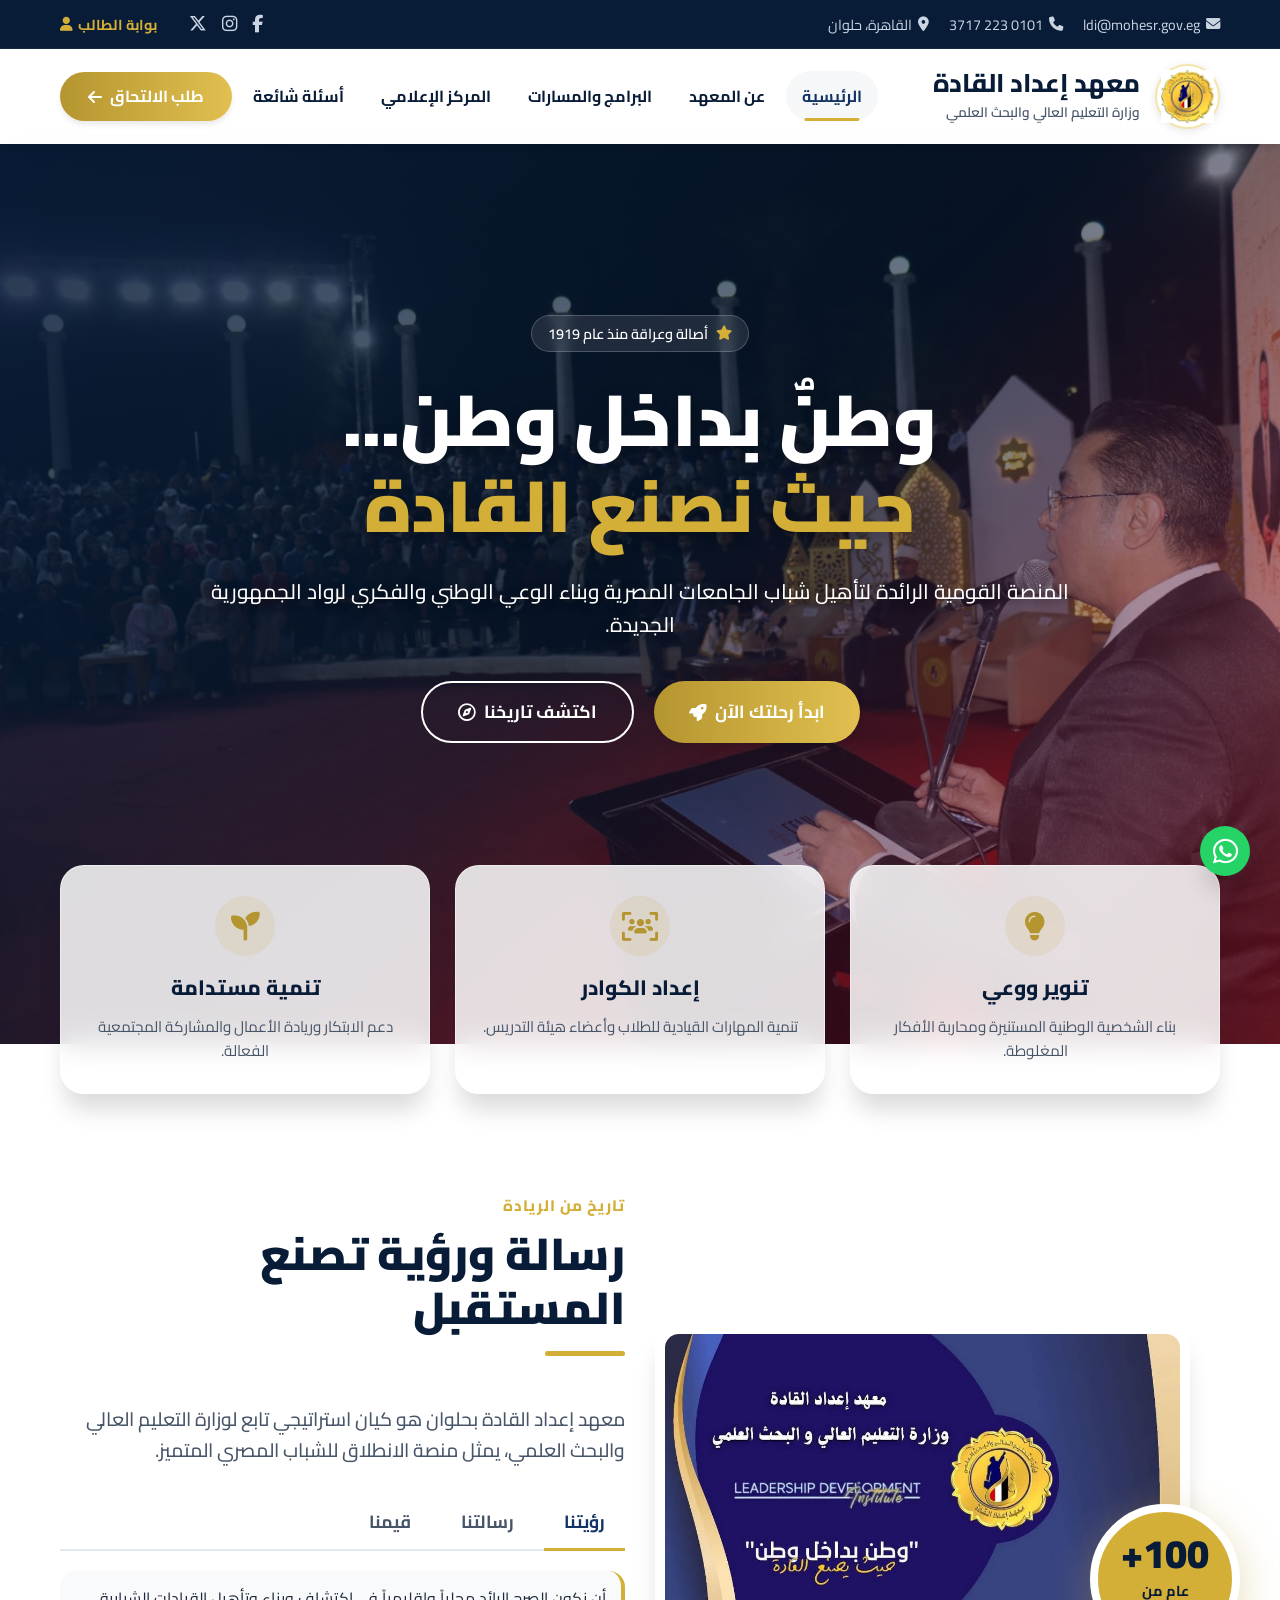
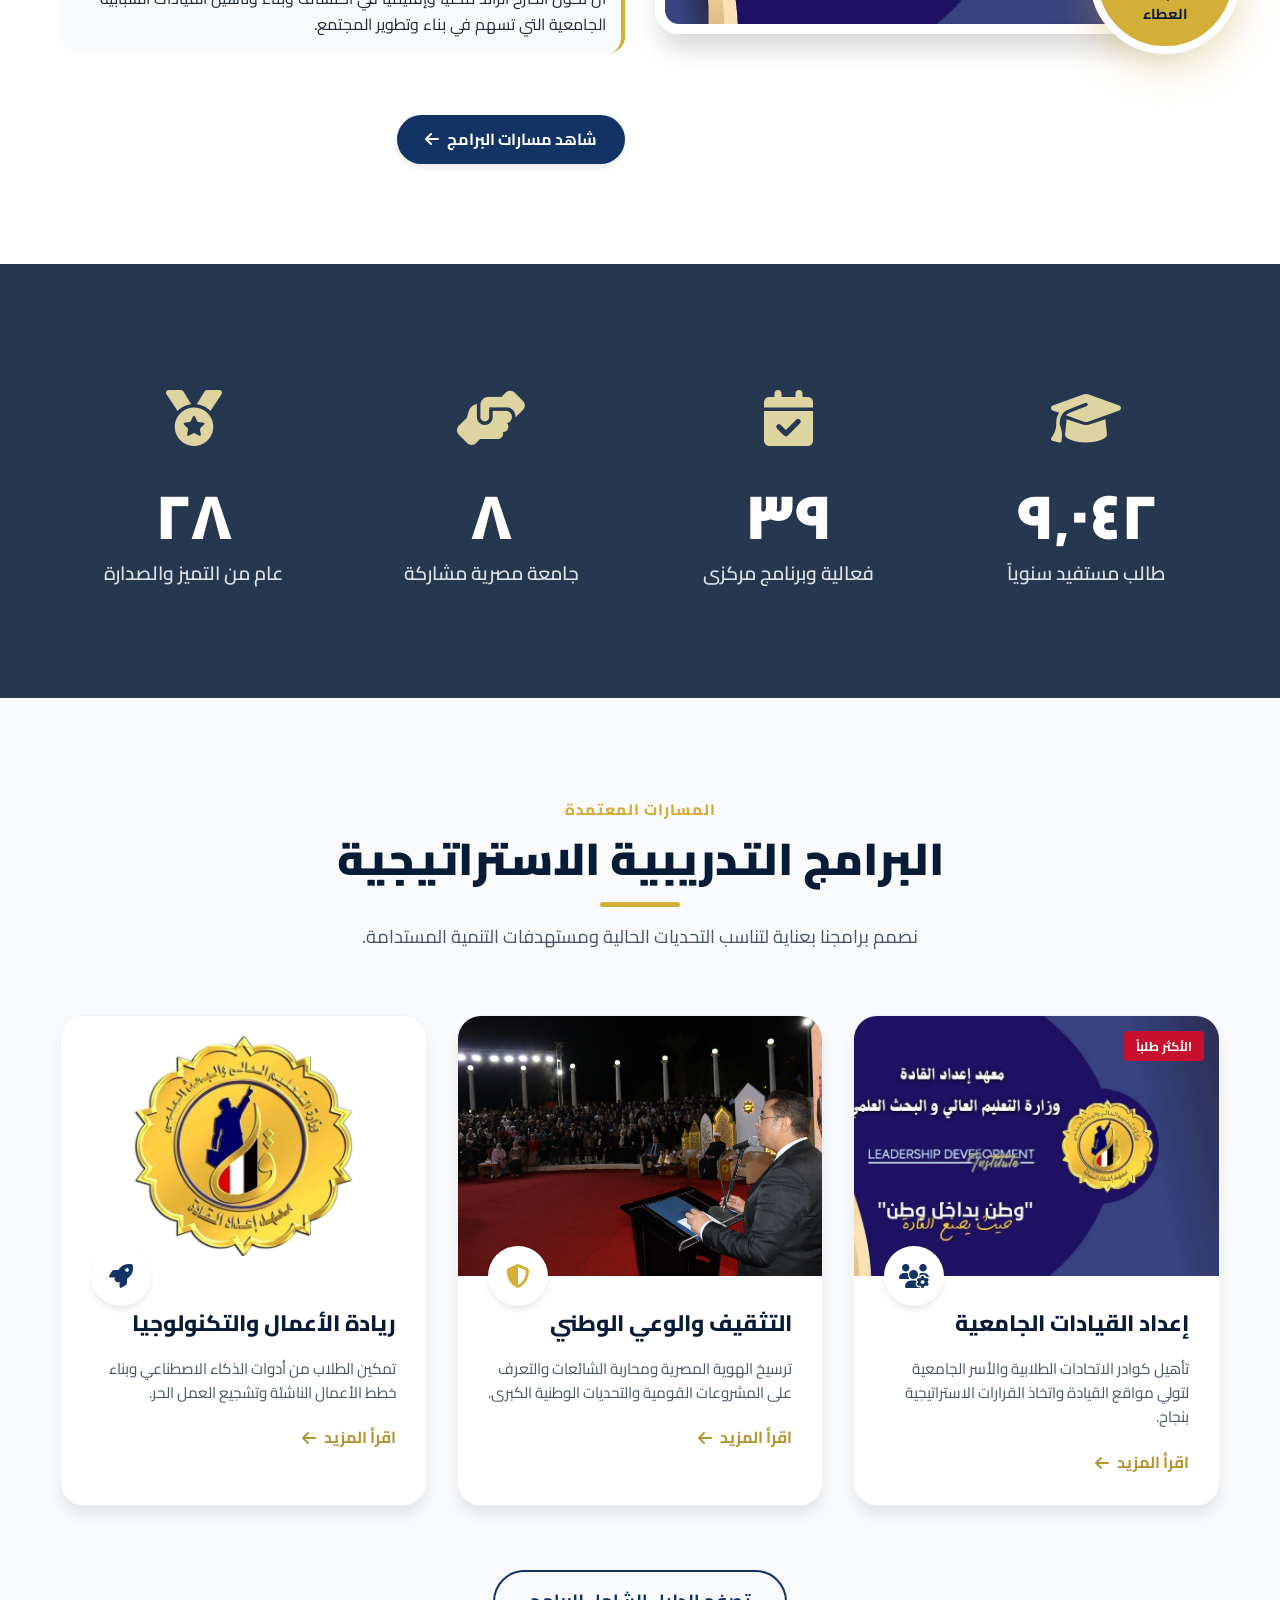
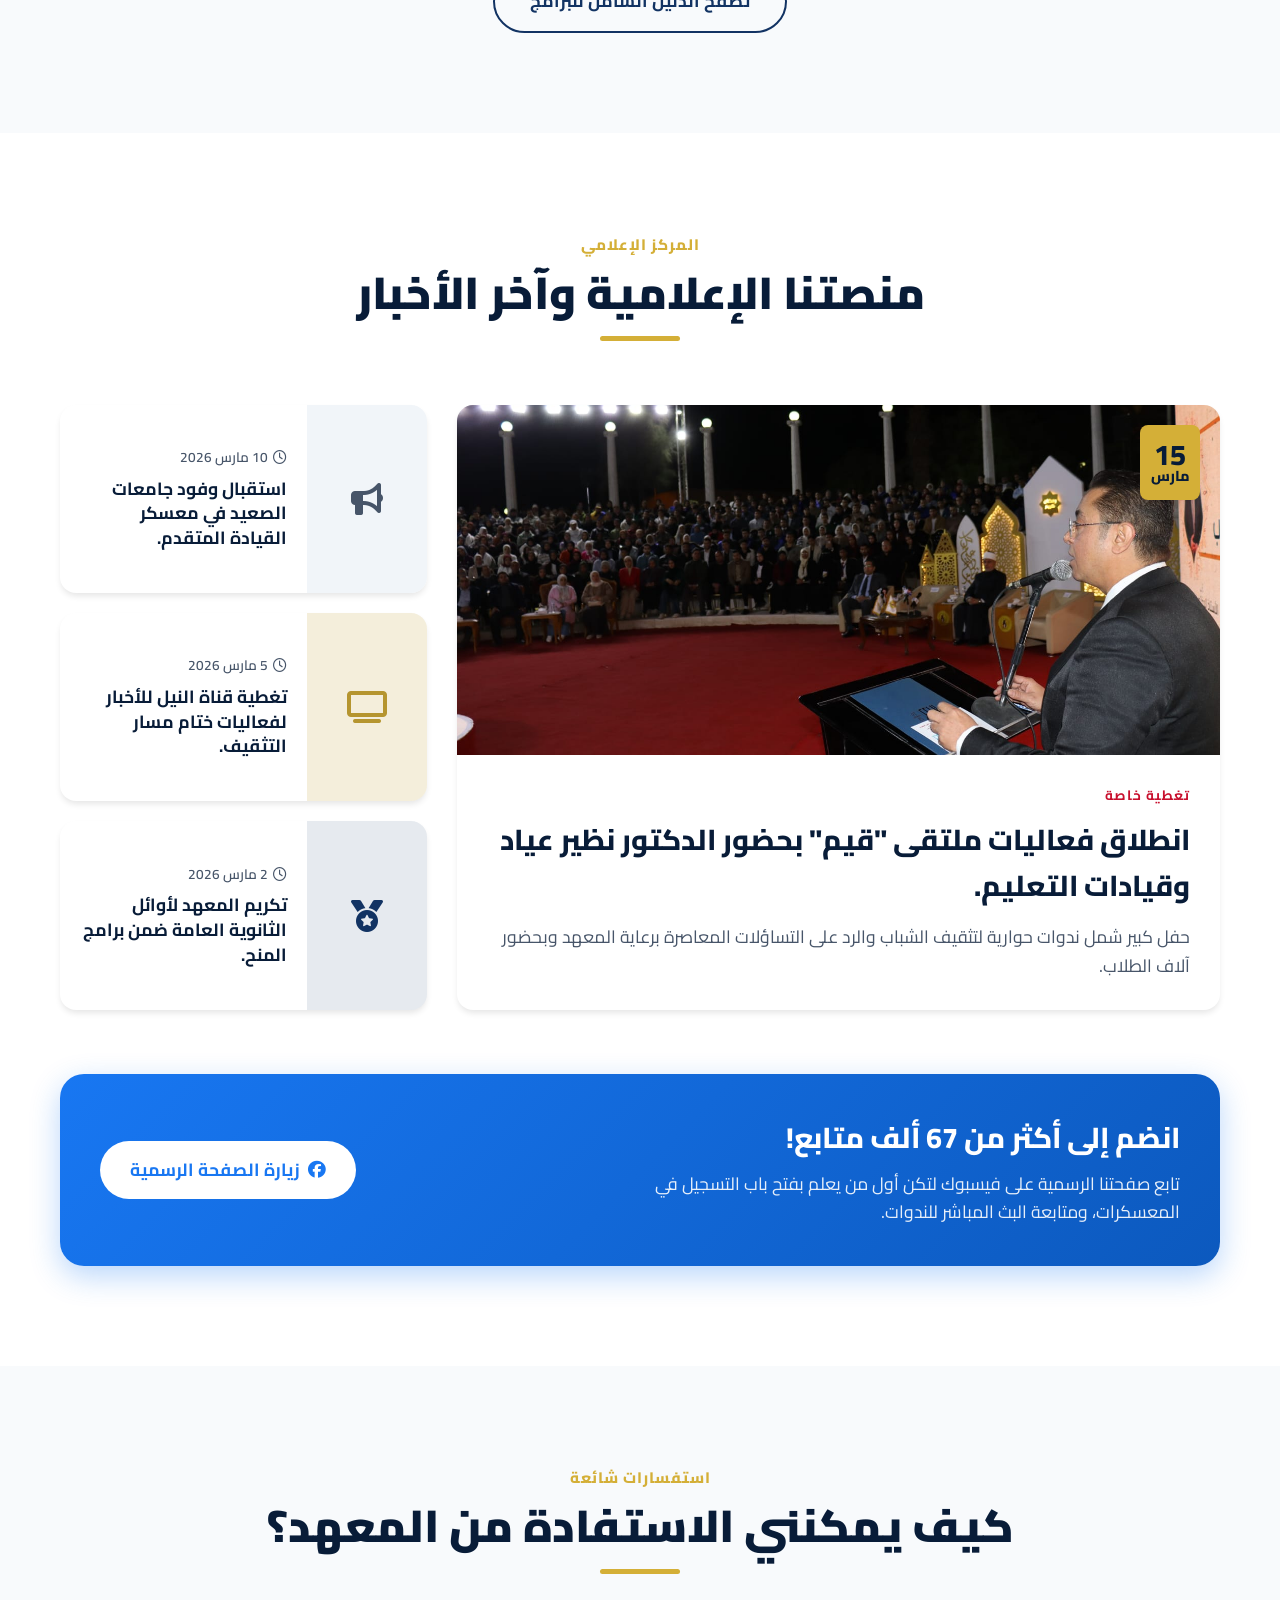
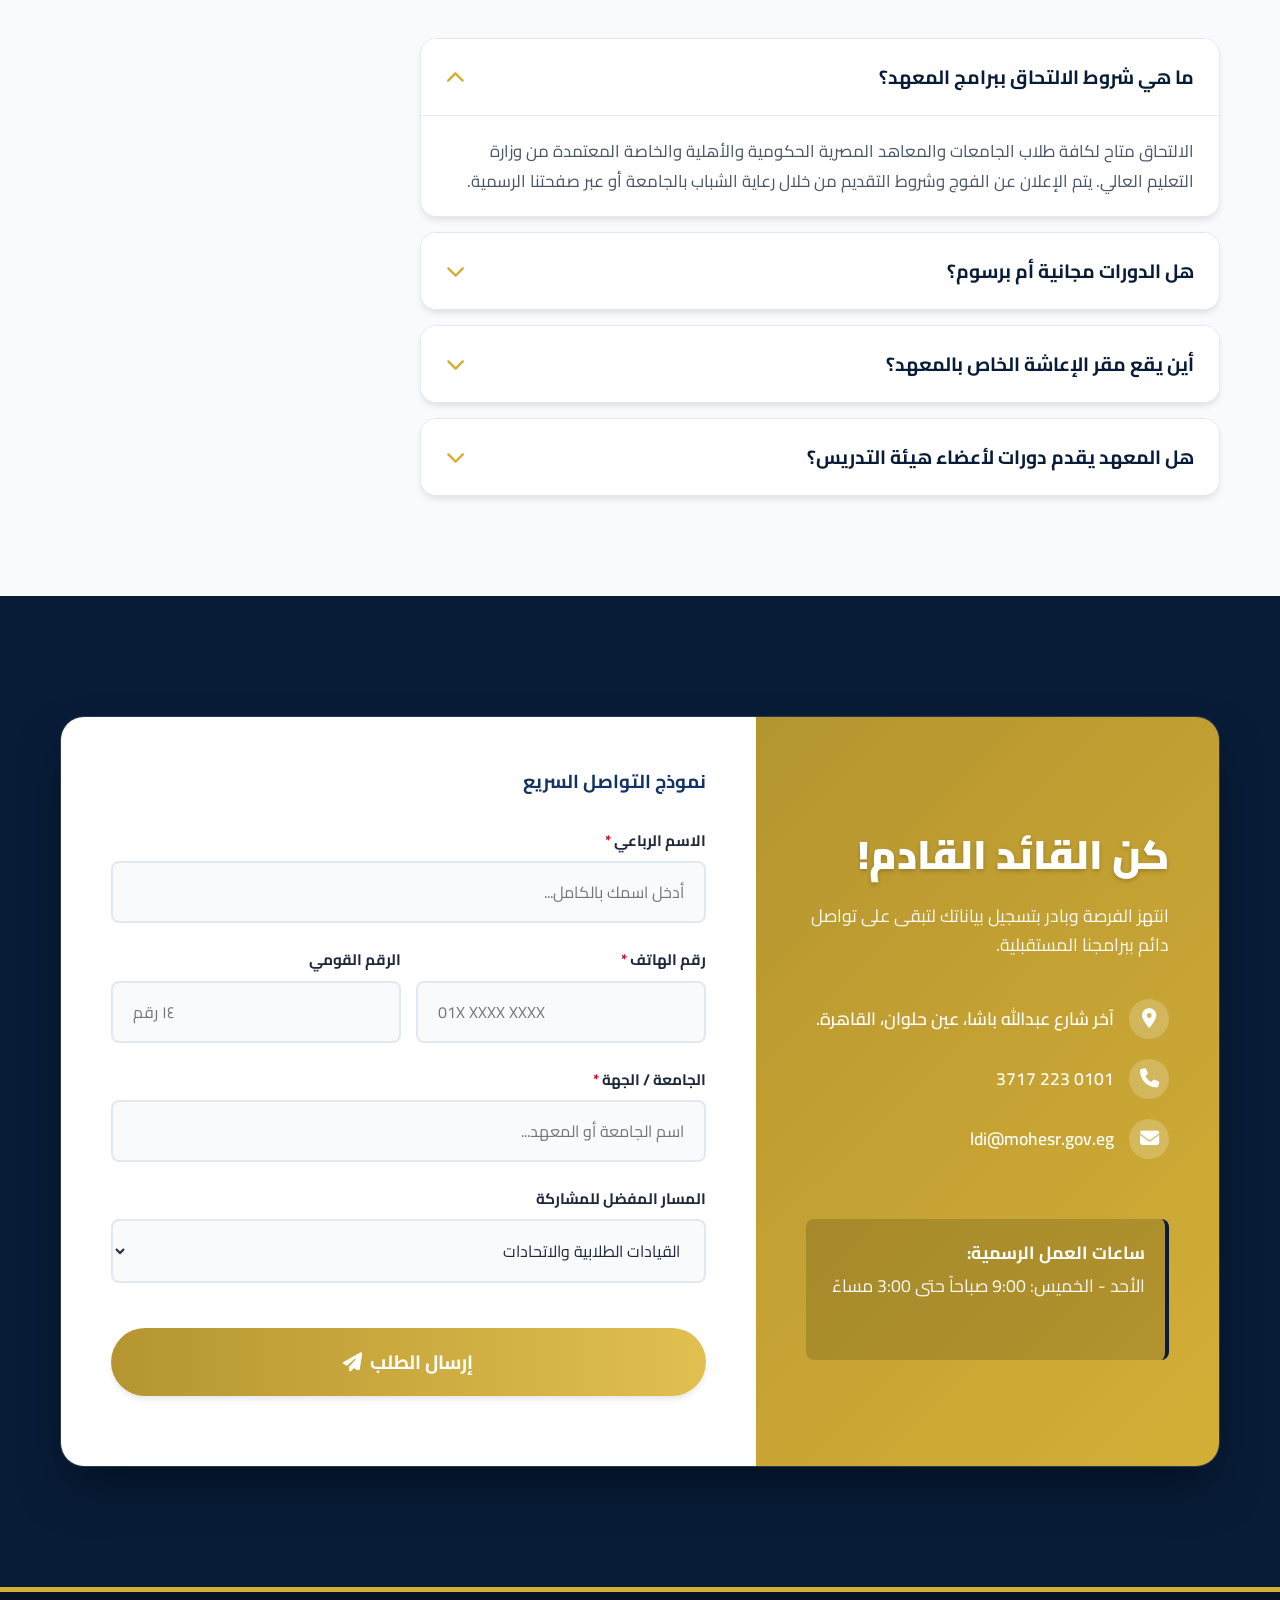
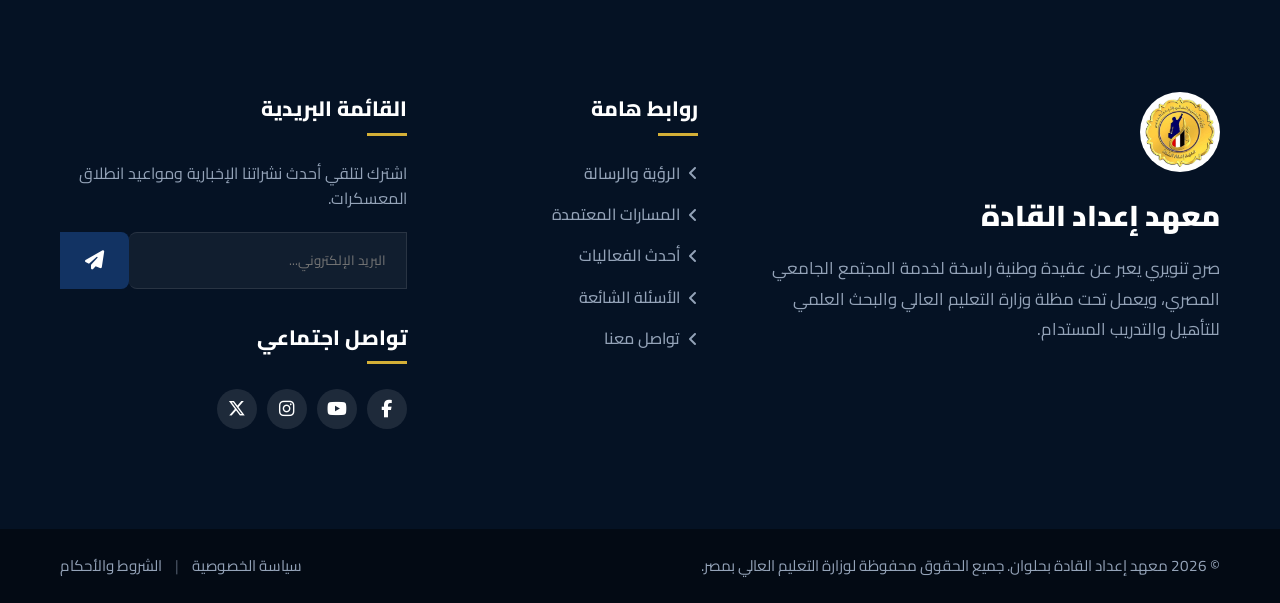
==== index.html @ 9d0cc3c3 "Add full project - معهد إعداد القادة بحلوان Made-with: Cursor" ====
<!DOCTYPE html>
<html lang="ar" dir="rtl">
<head>
    <meta charset="UTF-8">
    <meta name="viewport" content="width=device-width, initial-scale=1.0, viewport-fit=cover">
    <meta name="theme-color" content="#081c38">

    <!-- ===== Primary SEO ===== -->
    <title>معهد إعداد القادة بحلوان | Leadership Development Institute</title>
    <meta name="description" content="معهد إعداد القادة بحلوان — مؤسسة رائدة تتبع وزارة التعليم العالي والبحث العلمي لحياتك القيادية. تأسس عام 1919.">
    <meta name="keywords" content="معهد إعداد القادة, حلوان, وزارة التعليم العالي, برامج قيادية, ملتقى قيم, شباب الجامعات, مصر">
    <meta name="author" content="معهد إعداد القادة بحلوان">
    <meta name="robots" content="index, follow">

    <!-- ===== Open Graph & Twitter ===== -->
    <meta property="og:type" content="website">
    <meta property="og:title" content="معهد إعداد القادة بحلوان | الصفحة الرسمية">
    <meta property="og:description" content="منذ عام 1919، نعمل على إعداد وتأهيل الكوادر القيادية الشبابية. وطن بداخل وطن!">
    <meta property="og:image" content="505221281_1123703293119814_6353775349319739880_n.jpg">
    <meta name="twitter:card" content="summary_large_image">

    <!-- ===== Performance Connects ===== -->
    <link rel="preconnect" href="https://fonts.googleapis.com">
    <link rel="preconnect" href="https://fonts.gstatic.com" crossorigin>
    <link rel="preconnect" href="https://cdnjs.cloudflare.com">

    <!-- ===== Fonts ===== -->
    <link href="https://fonts.googleapis.com/css2?family=Cairo:wght@400;500;600;700;800;900&family=Tajawal:wght@400;500;700;800;900&display=swap" rel="stylesheet">

    <!-- ===== Font Awesome ===== -->
    <link rel="stylesheet" href="https://cdnjs.cloudflare.com/ajax/libs/font-awesome/6.4.0/css/all.min.css" media="print" onload="this.media='all'">
    <noscript><link rel="stylesheet" href="https://cdnjs.cloudflare.com/ajax/libs/font-awesome/6.4.0/css/all.min.css"></noscript>

    <!-- ===== Custom CSS ===== -->
    <link rel="stylesheet" href="css/style.css">
</head>
<body class="loading-state">

    <!-- Page Loader -->
    <div class="loader-wrapper" id="loader">
        <div class="loader-content">
            <img src="505221281_1123703293119814_6353775349319739880_n.jpg" alt="شعار المعهد" class="loader-logo">
            <div class="loader-spinner"></div>
        </div>
    </div>

    <!-- Topbar -->
    <div class="topbar">
        <div class="container topbar-container">
            <div class="topbar-right">
                <a href="mailto:ldi@mohesr.gov.eg"><i class="fa-solid fa-envelope"></i> ldi@mohesr.gov.eg</a>
                <a href="tel:01012233717"><i class="fa-solid fa-phone"></i> 0101 223 3717</a>
                <span class="topbar-location"><i class="fa-solid fa-location-dot"></i> القاهرة، حلوان</span>
            </div>
            <div class="topbar-left">
                <div class="topbar-social">
                    <a href="https://www.facebook.com/Helwan.leaders/" target="_blank" aria-label="Facebook"><i class="fa-brands fa-facebook-f"></i></a>
                    <a href="https://www.instagram.com/kada_leadershipdinstitute" target="_blank" aria-label="Instagram"><i class="fa-brands fa-instagram"></i></a>
                    <a href="https://twitter.com/kada_leadership" target="_blank" aria-label="Twitter"><i class="fa-brands fa-x-twitter"></i></a>
                </div>
                <a href="#registration" class="topbar-btn">بوابة الطالب <i class="fa-solid fa-user"></i></a>
            </div>
        </div>
    </div>

    <!-- Header Navigation -->
    <header class="header" id="header">
        <div class="container navbar">
            <a href="#" class="logo-link">
                <div class="logo-img-wrapper">
                    <img src="505221281_1123703293119814_6353775349319739880_n.jpg" alt="معهد إعداد القادة" class="main-logo-img">
                </div>
                <div class="logo-text-block">
                    <h1 class="logo-title">معهد إعداد القادة</h1>
                    <span class="logo-subtitle">وزارة التعليم العالي والبحث العلمي</span>
                </div>
            </a>
            
            <button class="mobile-menu-btn" id="mobileMenuBtn" aria-expanded="false" aria-label="القائمة">
                <i class="fa-solid fa-bars"></i>
            </button>

            <nav class="nav-container">
                <ul class="nav-links" id="navLinks">
                    <li><a href="#hero" class="nav-link active">الرئيسية</a></li>
                    <li><a href="#about" class="nav-link">عن المعهد</a></li>
                    <li><a href="#programs" class="nav-link">البرامج والمسارات</a></li>
                    <li><a href="#media" class="nav-link">المركز الإعلامي</a></li>
                    <li><a href="#faq" class="nav-link">أسئلة شائعة</a></li>
                    <li class="nav-cta-item"><a href="#registration" class="btn btn-gold nav-cta">طلب الالتحاق <i class="fa-solid fa-arrow-left"></i></a></li>
                </ul>
            </nav>
        </div>
    </header>

    <!-- Hero Section -->
    <section id="hero" class="hero-section">
        <img src="648218689_1340881221402019_8234485543795241975_n.jpg" alt="مؤتمر معهد إعداد القادة" class="hero-bg-img" fetchpriority="high">
        <div class="hero-overlay"></div>
        <div class="hero-particles" id="particles-js"></div> <!-- Optional JS particle effect -->

        <div class="container hero-content">
            <div class="hero-badge reveal-up"><i class="fa-solid fa-star"></i> أصالة وعراقة منذ عام 1919</div>
            <h2 class="hero-main-title reveal-up delay-1">وطنٌ بداخل وطن...<br><span class="text-gold">حيث نصنع القادة</span></h2>
            <p class="hero-desc reveal-up delay-2">المنصة القومية الرائدة لتأهيل شباب الجامعات المصرية وبناء الوعي الوطني والفكري لرواد الجمهورية الجديدة.</p>
            
            <div class="hero-action-group reveal-up delay-3">
                <a href="#registration" class="btn btn-gold btn-lg shadow-glow">ابدأ رحلتك الآن <i class="fa-solid fa-rocket"></i></a>
                <a href="#about" class="btn btn-outline-white btn-lg">اكتشف تاريخنا <i class="fa-regular fa-compass"></i></a>
            </div>
        </div>

        <!-- Overlapping Features Cards -->
        <div class="hero-features-overlap container reveal-up delay-4">
            <div class="feature-card-glass">
                <div class="fc-icon"><i class="fa-solid fa-lightbulb"></i></div>
                <h3>تنوير ووعي</h3>
                <p>بناء الشخصية الوطنية المستنيرة ومحاربة الأفكار المغلوطة.</p>
            </div>
            <div class="feature-card-glass">
                <div class="fc-icon"><i class="fa-solid fa-users-viewfinder"></i></div>
                <h3>إعداد الكوادر</h3>
                <p>تنمية المهارات القيادية للطلاب وأعضاء هيئة التدريس.</p>
            </div>
            <div class="feature-card-glass">
                <div class="fc-icon"><i class="fa-solid fa-seedling"></i></div>
                <h3>تنمية مستدامة</h3>
                <p>دعم الابتكار وريادة الأعمال والمشاركة المجتمعية الفعالة.</p>
            </div>
        </div>
    </section>

    <!-- About Section -->
    <section id="about" class="about-section padding-y">
        <div class="container">
            <div class="grid layout-2-col align-center">
                <div class="about-images reveal-right">
                    <div class="img-wrapper main-img">
                        <img src="653706505_1351556853667789_664686444281770746_n.jpg" alt="طلاب المعهد" loading="lazy">
                        <div class="experience-badge">
                            <span class="exp-num">100+</span>
                            <span class="exp-text">عام من العطاء</span>
                        </div>
                    </div>
                </div>
                
                <div class="about-content reveal-left">
                    <div class="section-heading">
                        <span class="sub-heading text-gold">تاريخ من الريادة</span>
                        <h2 class="main-heading">رسالة ورؤية تصنع المستقبل</h2>
                    </div>
                    <p class="lead-text">معهد إعداد القادة بحلوان هو كيان استراتيجي تابع لوزارة التعليم العالي والبحث العلمي، يمثل منصة الانطلاق للشباب المصري المتميز.</p>
                    
                    <div class="vision-mission-tabs">
                        <div class="tab-buttons">
                            <button class="tab-btn active" data-target="tab-vision">رؤيتنا</button>
                            <button class="tab-btn" data-target="tab-mission">رسالتنا</button>
                            <button class="tab-btn" data-target="tab-values">قيمنا</button>
                        </div>
                        <div class="tab-content active" id="tab-vision">
                            <p>أن نكون الصرح الرائد محلياً وإقليمياً في اكتشاف وبناء وتأهيل القيادات الشبابية الجامعية التي تسهم في بناء وتطوير المجتمع.</p>
                        </div>
                        <div class="tab-content" id="tab-mission">
                            <p>تقديم برامج تدريبية وتثقيفية حديثة تعزز قيم الانتماء الوطني، وتراعي المعايير الدولية لتأهيل شبابنا لدخول معترك الحياة العملية بتميز.</p>
                        </div>
                        <div class="tab-content" id="tab-values">
                            <ul class="values-list">
                                <li><i class="fa-solid fa-check text-gold"></i> الولاء والانتماء للوطن</li>
                                <li><i class="fa-solid fa-check text-gold"></i> النزاهة والشفافية</li>
                                <li><i class="fa-solid fa-check text-gold"></i> الابتكار والتطوير المستمر</li>
                            </ul>
                        </div>
                    </div>

                    <a href="#programs" class="btn btn-primary mt-4">شاهد مسارات البرامج <i class="fa-solid fa-arrow-left"></i></a>
                </div>
            </div>
        </div>
    </section>

    <!-- Statistics Section (Parallax) -->
    <section class="stats-section bg-dark-overlay" style="background-image: url('648218689_1340881221402019_8234485543795241975_n.jpg');">
        <div class="container">
            <div class="grid layout-4-col">
                <div class="stat-box reveal-up">
                    <div class="stat-icon-wrapper"><i class="fa-solid fa-graduation-cap"></i></div>
                    <h3 class="stat-number" data-target="35000">0</h3>
                    <p class="stat-name">طالب مستفيد سنوياً</p>
                </div>
                <div class="stat-box reveal-up delay-1">
                    <div class="stat-icon-wrapper"><i class="fa-solid fa-calendar-check"></i></div>
                    <h3 class="stat-number" data-target="150">0</h3>
                    <p class="stat-name">فعالية وبرنامج مركزى</p>
                </div>
                <div class="stat-box reveal-up delay-2">
                    <div class="stat-icon-wrapper"><i class="fa-solid fa-handshake-angle"></i></div>
                    <h3 class="stat-number" data-target="30">0</h3>
                    <p class="stat-name">جامعة مصرية مشاركة</p>
                </div>
                <div class="stat-box reveal-up delay-3">
                    <div class="stat-icon-wrapper"><i class="fa-solid fa-medal"></i></div>
                    <h3 class="stat-number" data-target="105">0</h3>
                    <p class="stat-name">عام من التميز والصدارة</p>
                </div>
            </div>
        </div>
    </section>

    <!-- Programs Overview -->
    <section id="programs" class="programs-section padding-y bg-gray">
        <div class="container">
            <div class="section-heading text-center reveal-up">
                <span class="sub-heading text-gold">المسارات المعتمدة</span>
                <h2 class="main-heading">البرامج التدريبية الاستراتيجية</h2>
                <p class="heading-desc">نصمم برامجنا بعناية لتناسب التحديات الحالية ومستهدفات التنمية المستدامة.</p>
            </div>

            <div class="grid layout-3-col mt-5">
                <!-- Program 1 -->
                <div class="program-card reveal-up">
                    <div class="pc-img">
                        <img src="653706505_1351556853667789_664686444281770746_n.jpg" alt="برنامج القيادة">
                        <div class="pc-badge">الأكثر طلباً</div>
                    </div>
                    <div class="pc-content">
                        <i class="fa-solid fa-users-gear pc-icon"></i>
                        <h3>إعداد القيادات الجامعية</h3>
                        <p>تأهيل كوادر الاتحادات الطلابية والأسر الجامعية لتولي مواقع القيادة واتخاذ القرارات الاستراتيجية بنجاح.</p>
                        <a href="#registration" class="pc-link">اقرأ المزيد <i class="fa-solid fa-arrow-left"></i></a>
                    </div>
                </div>

                <!-- Program 2 -->
                <div class="program-card reveal-up delay-1">
                    <div class="pc-img">
                        <img src="648218689_1340881221402019_8234485543795241975_n.jpg" alt="برنامج التوعية">
                    </div>
                    <div class="pc-content">
                        <i class="fa-solid fa-shield-halved pc-icon text-gold"></i>
                        <h3>التثقيف والوعي الوطني</h3>
                        <p>ترسيخ الهوية المصرية ومحاربة الشائعات والتعرف على المشروعات القومية والتحديات الوطنية الكبرى.</p>
                        <a href="#registration" class="pc-link">اقرأ المزيد <i class="fa-solid fa-arrow-left"></i></a>
                    </div>
                </div>

                <!-- Program 3 -->
                <div class="program-card reveal-up delay-2">
                    <div class="pc-img">
                        <img src="505221281_1123703293119814_6353775349319739880_n.jpg" alt="شعار المعهد" style="object-fit:contain; padding:20px;">
                    </div>
                    <div class="pc-content">
                        <i class="fa-solid fa-rocket pc-icon text-primary"></i>
                        <h3>ريادة الأعمال والتكنولوجيا</h3>
                        <p>تمكين الطلاب من أدوات الذكاء الاصطناعي وبناء خطط الأعمال الناشئة وتشجيع العمل الحر.</p>
                        <a href="#registration" class="pc-link">اقرأ المزيد <i class="fa-solid fa-arrow-left"></i></a>
                    </div>
                </div>
            </div>
            
            <div class="text-center mt-5">
                <a href="#registration" class="btn btn-outline-primary btn-lg">تصفح الدليل الشامل للبرامج</a>
            </div>
        </div>
    </section>

    <!-- Media & News Section -->
    <section id="media" class="news-section padding-y">
        <div class="container">
            <div class="section-heading text-center reveal-up">
                <span class="sub-heading text-gold">المركز الإعلامي</span>
                <h2 class="main-heading">منصتنا الإعلامية وآخر الأخبار</h2>
            </div>

            <div class="grid layout-3-col mt-5">
                <!-- Feature News -->
                <article class="news-item featured reveal-up">
                    <div class="news-img-holder">
                        <img src="648218689_1340881221402019_8234485543795241975_n.jpg" alt="ملتقى قيم">
                        <span class="news-date"><span class="day">15</span><span class="month">مارس</span></span>
                    </div>
                    <div class="news-info">
                        <span class="news-cat">تغطية خاصة</span>
                        <h3><a href="https://www.facebook.com/Helwan.leaders" target="_blank">انطلاق فعاليات ملتقى "قيم" بحضور الدكتور نظير عياد وقيادات التعليم.</a></h3>
                        <p>حفل كبير شمل ندوات حوارية لتثقيف الشباب والرد على التساؤلات المعاصرة برعاية المعهد وبحضور آلاف الطلاب.</p>
                    </div>
                </article>

                <!-- Regular News -->
                <div class="side-news-wrapper">
                    <article class="news-item small-list reveal-up delay-1">
                        <div class="news-img-holder">
                            <div class="logo-placeholder"><i class="fa-solid fa-bullhorn"></i></div>
                        </div>
                        <div class="news-info">
                            <span class="news-date-inline"><i class="fa-regular fa-clock"></i> 10 مارس 2026</span>
                            <h3><a href="https://www.facebook.com/Helwan.leaders" target="_blank">استقبال وفود جامعات الصعيد في معسكر القيادة المتقدم.</a></h3>
                        </div>
                    </article>

                    <article class="news-item small-list reveal-up delay-2">
                        <div class="news-img-holder">
                            <div class="logo-placeholder gold-bg"><i class="fa-solid fa-tv"></i></div>
                        </div>
                        <div class="news-info">
                            <span class="news-date-inline"><i class="fa-regular fa-clock"></i> 5 مارس 2026</span>
                            <h3><a href="https://www.facebook.com/Helwan.leaders" target="_blank">تغطية قناة النيل للأخبار لفعاليات ختام مسار التثقيف.</a></h3>
                        </div>
                    </article>
                    
                    <article class="news-item small-list reveal-up delay-3">
                        <div class="news-img-holder">
                            <div class="logo-placeholder primary-bg"><i class="fa-solid fa-medal"></i></div>
                        </div>
                        <div class="news-info">
                            <span class="news-date-inline"><i class="fa-regular fa-clock"></i> 2 مارس 2026</span>
                            <h3><a href="https://www.facebook.com/Helwan.leaders" target="_blank">تكريم المعهد لأوائل الثانوية العامة ضمن برامج المنح.</a></h3>
                        </div>
                    </article>
                </div>
            </div>
            
            <div class="social-connect-banner reveal-up mt-5">
               <div class="sc-content">
                   <h3>انضم إلى أكثر من 67 ألف متابع!</h3>
                   <p>تابع صفحتنا الرسمية على فيسبوك لتكن أول من يعلم بفتح باب التسجيل في المعسكرات، ومتابعة البث المباشر للندوات.</p>
               </div>
               <a href="https://www.facebook.com/Helwan.leaders/" class="btn fb-btn" target="_blank"><i class="fa-brands fa-facebook"></i> زيارة الصفحة الرسمية</a>
            </div>
        </div>
    </section>

    <!-- FAQ Section -->
    <section id="faq" class="faq-section padding-y bg-gray">
        <div class="container">
            <div class="section-heading text-center reveal-up">
                <span class="sub-heading text-gold">استفسارات شائعة</span>
                <h2 class="main-heading">كيف يمكنني الاستفادة من المعهد؟</h2>
            </div>

            <div class="accordion-wrapper mt-5 reveal-up mx-auto" style="max-width: 800px;">
                <div class="accordion-item">
                    <button class="accordion-header">
                        ما هي شروط الالتحاق ببرامج المعهد؟ <i class="fa-solid fa-chevron-down"></i>
                    </button>
                    <div class="accordion-body">
                        <p>الالتحاق متاح لكافة طلاب الجامعات والمعاهد المصرية الحكومية والأهلية والخاصة المعتمدة من وزارة التعليم العالي. يتم الإعلان عن الفوج وشروط التقديم من خلال رعاية الشباب بالجامعة أو عبر صفحتنا الرسمية.</p>
                    </div>
                </div>

                <div class="accordion-item">
                    <button class="accordion-header">
                        هل الدورات مجانية أم برسوم؟ <i class="fa-solid fa-chevron-down"></i>
                    </button>
                    <div class="accordion-body">
                        <p>معظم البرامج والمعسكرات القيادية المركزية مدعومة بالكامل وتحمل إقامة وإعاشة وانتقالات مجانية للطلاب المرشحين من جامعاتهم، وفقاً لخطة الأنشطة السنوية.</p>
                    </div>
                </div>

                <div class="accordion-item">
                    <button class="accordion-header">
                        أين يقع مقر الإعاشة الخاص بالمعهد؟ <i class="fa-solid fa-chevron-down"></i>
                    </button>
                    <div class="accordion-body">
                        <p>يقع المقر الدائم للمعهد في منطقة عين حلوان بالقاهرة، ويضم قاعات مؤتمرات، غرف إقامة فندقية للطلاب، مساحات خضراء، وملاعب رياضية متكاملة لخدمة المعسكرات المغلقة.</p>
                    </div>
                </div>
                
                <div class="accordion-item">
                    <button class="accordion-header">
                        هل المعهد يقدم دورات لأعضاء هيئة التدريس؟ <i class="fa-solid fa-chevron-down"></i>
                    </button>
                    <div class="accordion-body">
                        <p>نعم، يقدم المعهد برامج مكثفة لإعداد القيادات الجامعية من أعضاء هيئة التدريس والمرشحين للمناصب الإدارية بالجامعات المصرية لتأهيلهم في النواحي الإدارية والقيادية والمالية.</p>
                    </div>
                </div>
            </div>
        </div>
    </section>

    <!-- Registration Section -->
    <section id="registration" class="registration-complex-section padding-y">
        <div class="container">
            <div class="registration-glass-card reveal-up">
                <div class="reg-left-info">
                    <h2>كن القائد القادم!</h2>
                    <p>انتهز الفرصة وبادر بتسجيل بياناتك لتبقى على تواصل دائم ببرامجنا المستقبلية.</p>
                    
                    <ul class="contact-info-list">
                        <li><i class="fa-solid fa-location-dot"></i> آخر شارع عبدالله باشا، عين حلوان، القاهرة.</li>
                        <li><i class="fa-solid fa-phone"></i> 0101 223 3717</li>
                        <li><i class="fa-solid fa-envelope"></i> ldi@mohesr.gov.eg</li>
                    </ul>

                    <div class="working-hours">
                        <h4>ساعات العمل الرسمية:</h4>
                        <p>الأحد - الخميس: 9:00 صباحاً حتى 3:00 مساءً</p>
                    </div>
                </div>
                
                <div class="reg-right-form">
                    <form id="enrollmentForm" class="modern-form">
                        <h3 class="mb-4 text-primary">نموذج التواصل السريع</h3>
                        
                        <div class="input-group">
                            <label>الاسم الرباعي <span class="req">*</span></label>
                            <input type="text" placeholder="أدخل اسمك بالكامل..." required>
                        </div>
                        
                        <div class="grid layout-2-col gap-15">
                            <div class="input-group">
                                <label>رقم الهاتف <span class="req">*</span></label>
                                <input type="tel" dir="ltr" placeholder="01X XXXX XXXX" required>
                            </div>
                            <div class="input-group">
                                <label>الرقم القومي</label>
                                <input type="text" dir="ltr" placeholder="١٤ رقم" maxlength="14">
                            </div>
                        </div>

                        <div class="input-group">
                            <label>الجامعة / الجهة <span class="req">*</span></label>
                            <input type="text" placeholder="اسم الجامعة أو المعهد..." required>
                        </div>
                        
                        <div class="input-group">
                            <label>المسار المفضل للمشاركة</label>
                            <select>
                                <option>القيادات الطلابية والاتحادات</option>
                                <option>التثقيف والتوعية والانتماء</option>
                                <option>الابتكار وريادة الأعمال</option>
                                <option>دورات السادة أعضاء هيئة التدريس</option>
                            </select>
                        </div>

                        <button type="submit" class="btn btn-gold btn-block btn-submit mt-3">
                            <span class="btn-text">إرسال الطلب</span>
                            <i class="fa-solid fa-paper-plane"></i>
                        </button>
                        <div id="formResponseMessage" class="form-response"></div>
                    </form>
                </div>
            </div>
        </div>
    </section>

    <!-- Footer -->
    <footer class="footer-complex">
        <div class="footer-top padding-y">
            <div class="container grid layout-footer">
                <div class="footer-brand">
                    <img src="505221281_1123703293119814_6353775349319739880_n.jpg" alt="شعار المعهد" class="footer-logo-img">
                    <h3>معهد إعداد القادة</h3>
                    <p>صرح تنويري يعبر عن عقيدة وطنية راسخة لخدمة المجتمع الجامعي المصري، ويعمل تحت مظلة وزارة التعليم العالي والبحث العلمي للتأهيل والتدريب المستدام.</p>
                </div>
                
                <div class="footer-links">
                    <h4>روابط هامة</h4>
                    <ul>
                        <li><a href="#about"><i class="fa-solid fa-angle-left"></i> الرؤية والرسالة</a></li>
                        <li><a href="#programs"><i class="fa-solid fa-angle-left"></i> المسارات المعتمدة</a></li>
                        <li><a href="#media"><i class="fa-solid fa-angle-left"></i> أحدث الفعاليات</a></li>
                        <li><a href="#faq"><i class="fa-solid fa-angle-left"></i> الأسئلة الشائعة</a></li>
                        <li><a href="#registration"><i class="fa-solid fa-angle-left"></i> تواصل معنا</a></li>
                    </ul>
                </div>

                <div class="footer-newsletter">
                    <h4>القائمة البريدية</h4>
                    <p>اشترك لتلقي أحدث نشراتنا الإخبارية ومواعيد انطلاق المعسكرات.</p>
                    <form class="newsletter-form" onsubmit="event.preventDefault(); alert('شكراً لاشتراكك في القائمة البريدية!');">
                        <input type="email" placeholder="البريد الإلكتروني..." required>
                        <button type="submit"><i class="fa-solid fa-paper-plane"></i></button>
                    </form>
                    
                    <h4 class="mt-4 mb-2">تواصل اجتماعي</h4>
                    <div class="social-circles">
                        <a href="https://www.facebook.com/Helwan.leaders/" target="_blank"><i class="fa-brands fa-facebook-f"></i></a>
                        <a href="#"><i class="fa-brands fa-youtube"></i></a>
                        <a href="#"><i class="fa-brands fa-instagram"></i></a>
                        <a href="#"><i class="fa-brands fa-x-twitter"></i></a>
                    </div>
                </div>
            </div>
        </div>
        
        <div class="footer-bottom">
            <div class="container flex-between align-center mobile-col">
                <p>&copy; 2026 معهد إعداد القادة بحلوان. جميع الحقوق محفوظة لوزارة التعليم العالي بمصر.</p>
                <div class="footer-bottom-links">
                    <a href="#">سياسة الخصوصية</a>
                    <span class="divider">|</span>
                    <a href="#">الشروط والأحكام</a>
                </div>
            </div>
        </div>
    </footer>

    <!-- Scroll to Top & WhatsApp floating -->
    <a href="#" class="floating-btn scroll-top-btn" id="scrollTopBtn" aria-label="للأعلى"><i class="fa-solid fa-chevron-up"></i></a>
    <a href="https://wa.me/201012233717" class="floating-btn whatsapp-btn" target="_blank" aria-label="واتساب"><i class="fa-brands fa-whatsapp"></i></a>

    <!-- Scripts -->
    <script src="js/main.js" defer></script>
</body>
</html>
---- css/style.css ----
/* =========================================================================
   معهد إعداد القادة - ستايل شيت شامل احترافي (Complete Rewrite)
========================================================================= */

@import url('https://fonts.googleapis.com/css2?family=Cairo:wght@400;500;600;700;800;900&family=Tajawal:wght@400;500;700;800;900&display=swap');

:root {
    /* Colors - Brand */
    --primary-dark: #081c38;
    --primary: #123363;
    --primary-light: #1b4d96;
    --secondary: #c8102e;
    --gold: #d4af37;           /* Premium bright gold */
    --gold-light: #f3e5ab;
    --gold-dark: #b5952f;
    --gold-mid: #e1c050;

    /* Colors - Neutral */
    --white: #ffffff;
    --gray-50: #f8fafc;
    --gray-100: #f1f5f9;
    --gray-200: #e2e8f0;
    --gray-600: #475569;
    --gray-800: #1e293b;
    --black: #0f172a;

    /* Typhography */
    --font-primary: 'Cairo', sans-serif;
    --font-secondary: 'Tajawal', sans-serif;

    /* Spacing & Layout */
    --section-p: 100px;
    --container-w: 1200px;
    --radius-sm: 8px;
    --radius-md: 16px;
    --radius-lg: 24px;

    /* Effects */
    --shadow-sm: 0 4px 6px -1px rgb(0 0 0 / 0.1);
    --shadow-md: 0 10px 15px -3px rgb(0 0 0 / 0.1);
    --shadow-lg: 0 20px 25px -5px rgb(0 0 0 / 0.15);
    --shadow-gold: 0 10px 30px rgba(201, 168, 76, 0.3);
    --glass-bg: rgba(255, 255, 255, 0.85);
    --glass-dark: rgba(8, 28, 56, 0.85);
    
    /* Animation */
    --transition: all 0.3s cubic-bezier(0.4, 0, 0.2, 1);
}

/* ================== Reset & Utilities ================== */
*, *::before, *::after { margin: 0; padding: 0; box-sizing: border-box; }
html { scroll-behavior: smooth; font-size: 16px; -webkit-text-size-adjust: 100%; }
body { font-family: var(--font-primary); color: var(--gray-800); background-color: var(--white); line-height: 1.6; overflow-x: hidden; -webkit-tap-highlight-color: transparent; }

a { text-decoration: none; color: inherit; transition: var(--transition); }
ul { list-style: none; }
img { max-width: 100%; height: auto; display: block; }
button { cursor: pointer; border: none; background: none; font-family: inherit; transition: var(--transition); }

.container { max-width: var(--container-w); margin: 0 auto; padding: 0 20px; width: 100%; }
.padding-y { padding: var(--section-p) 0; }
.bg-gray { background-color: var(--gray-50); }
.text-gold { color: var(--gold) !important; }
.text-primary { color: var(--primary) !important; }
.text-center { text-align: center; }
.mt-4 { margin-top: 2rem; }
.mt-5 { margin-top: 4rem; }
.mb-2 { margin-bottom: 1rem; }
.mb-4 { margin-bottom: 2rem; }

/* Grid System */
.grid { display: grid; gap: 30px; }
.layout-2-col { grid-template-columns: repeat(2, 1fr); }
.layout-3-col { grid-template-columns: repeat(3, 1fr); }
.layout-4-col { grid-template-columns: repeat(4, 1fr); }
.align-center { align-items: center; }
.gap-15 { gap: 15px; }
.flex-between { display: flex; justify-content: space-between; flex-wrap: wrap; }

/* ================== Loader ================== */
.loader-wrapper {
    position: fixed; top: 0; left: 0; width: 100%; height: 100%;
    background: var(--white); z-index: 9999;
    display: flex; align-items: center; justify-content: center;
    transition: opacity 0.5s ease-out, visibility 0.5s ease-out;
}
body.loaded .loader-wrapper { opacity: 0; visibility: hidden; }

.loader-content { text-align: center; position: relative; }
.loader-logo { width: 100px; height: 100px; border-radius: 50%; padding: 5px; background: #fff; box-shadow: var(--shadow-gold); position: relative; z-index: 2; }
.loader-spinner {
    position: absolute; top: -15px; left: -15px; right: -15px; bottom: -15px;
    border: 3px solid transparent; border-top-color: var(--gold); border-bottom-color: var(--primary);
    border-radius: 50%; animation: spin 1.5s linear infinite; z-index: 1;
}
@keyframes spin { 100% { transform: rotate(360deg); } }

/* ================== Buttons ================== */
.btn {
    display: inline-flex; align-items: center; justify-content: center; gap: 8px;
    padding: 12px 28px; border-radius: 50px; font-weight: 700; font-size: 1rem;
}
.btn-gold { background: linear-gradient(to right, var(--gold-dark), var(--gold-mid)); color: var(--white); box-shadow: var(--shadow-sm); }
.btn-gold:hover { background: linear-gradient(to right, var(--gold), var(--gold-light)); transform: translateY(-3px); box-shadow: var(--shadow-gold); color:var(--primary-dark); }

.btn-primary { background: var(--primary); color: var(--white); box-shadow: var(--shadow-sm); }
.btn-primary:hover { background: var(--primary-light); transform: translateY(-3px); box-shadow: var(--shadow-md); color:#fff; }

.btn-outline-white { border: 2px solid var(--white); color: var(--white); background: transparent; }
.btn-outline-white:hover { background: var(--white); color: var(--primary-dark); }

.btn-outline-primary { border: 2px solid var(--primary); color: var(--primary); }
.btn-outline-primary:hover { background: var(--primary); color: var(--white); }

.btn-lg { padding: 15px 35px; font-size: 1.1rem; }
.btn-block { width: 100%; }

/* ================== Topbar & Navbar ================== */
.topbar { background: var(--primary-dark); color: #cbd5e1; font-size: 0.9rem; padding: 10px 0; border-bottom: 1px solid rgba(255,255,255,0.05); }
.topbar-container { display: flex; justify-content: space-between; align-items: center; flex-wrap: wrap; }
.topbar-right, .topbar-left { display: flex; align-items: center; gap: 20px; }
.topbar-right a, .topbar-right span { display: inline-flex; align-items: center; gap: 6px; }
.topbar-right a:hover { color: var(--gold); }
.topbar-social a { color: #cbd5e1; margin-left: 12px; font-size: 1.1rem; }
.topbar-social a:hover { color: var(--gold); }
.topbar-btn { color: var(--gold); font-weight: 700; display: inline-flex; align-items: center; gap: 5px; }

.header { position: sticky; top: 0; background: var(--glass-bg); backdrop-filter: blur(12px); -webkit-backdrop-filter: blur(12px); z-index: 1000; transition: var(--transition); box-shadow: var(--shadow-sm); }
.header.scrolled { padding: 5px 0; background: rgba(255, 255, 255, 0.98); }
.navbar { display: flex; justify-content: space-between; align-items: center; padding: 15px 20px; transition: var(--transition); position: relative; }

.logo-link { display: flex; align-items: center; gap: 15px; }
.logo-img-wrapper { width: 65px; height: 65px; border-radius: 50%; background: #fff; padding: 4px; box-shadow: 0 2px 10px rgba(0,0,0,0.1); border: 2px solid var(--gold-light); transition: var(--transition); }
.header.scrolled .logo-img-wrapper { width: 55px; height: 55px; }
.logo-title { font-size: 1.6rem; font-weight: 800; color: var(--primary-dark); line-height: 1.1; margin-bottom: 2px; }
.logo-subtitle { font-size: 0.85rem; color: var(--gray-600); font-weight: 600; }

.nav-links { display: flex; align-items: center; gap: 5px; }
.nav-link { padding: 10px 16px; font-weight: 700; color: var(--primary-dark); border-radius: 30px; position: relative; }
.nav-link::after { content: ''; position: absolute; bottom: 0; left: 50%; transform: translateX(-50%); width: 0; height: 3px; background: var(--gold); border-radius: 3px; transition: var(--transition); }
.nav-link:hover::after, .nav-link.active::after { width: 60%; }
.nav-link:hover, .nav-link.active { color: var(--primary); background: rgba(18, 51, 99, 0.04); }

.mobile-menu-btn { display: none; font-size: 1.8rem; color: var(--primary-dark); }

/* ================== Hero Section ================== */
.hero-section { position: relative; height: 100vh; min-height: 600px; display: flex; align-items: center; justify-content: center; padding-bottom: 80px; }
.hero-bg-img { position: absolute; top: 0; left: 0; width: 100%; height: 100%; object-fit: cover; z-index: -3; }
.hero-overlay { position: absolute; top: 0; left: 0; width: 100%; height: 100%; background: linear-gradient(135deg, rgba(8, 28, 56, 0.9) 0%, rgba(8, 28, 56, 0.6) 50%, rgba(200, 16, 46, 0.4) 100%); z-index: -2; }
.hero-particles { position: absolute; top: 0; left: 0; width: 100%; height: 100%; z-index: -1; pointer-events: none; }

.hero-content { position: relative; z-index: 10; text-align: center; color: var(--white); max-width: 900px; margin-top: -50px; }
.hero-badge { display: inline-flex; align-items: center; gap: 8px; background: rgba(255,255,255,0.1); border: 1px solid rgba(255,255,255,0.2); padding: 6px 16px; border-radius: 50px; font-size: 0.9rem; font-weight: 600; margin-bottom: 25px; backdrop-filter: blur(5px); }
.hero-badge i { color: var(--gold); }
.hero-main-title { font-size: 4.5rem; font-weight: 900; line-height: 1.2; margin-bottom: 25px; text-shadow: 0 4px 15px rgba(0,0,0,0.3); }
.hero-desc { font-size: 1.3rem; opacity: 0.9; margin-bottom: 40px; font-weight: 500; text-shadow: 0 2px 10px rgba(0,0,0,0.5); }
.hero-action-group { display: flex; justify-content: center; gap: 20px; flex-wrap: wrap; }

.hero-features-overlap {
    position: absolute; bottom: -50px; left: 0; right: 0; z-index: 20;
    display: grid; grid-template-columns: repeat(3, 1fr); gap: 25px;
}
.feature-card-glass {
    background: var(--glass-bg); backdrop-filter: blur(15px); -webkit-backdrop-filter: blur(15px);
    border: 1px solid rgba(255,255,255,0.5); border-radius: var(--radius-lg);
    padding: 30px 25px; text-align: center; box-shadow: var(--shadow-lg); transition: var(--transition);
}
.feature-card-glass:hover { transform: translateY(-10px); background: #fff; border-bottom: 4px solid var(--gold); }
.fc-icon { width: 60px; height: 60px; margin: 0 auto 15px; background: rgba(201, 168, 76, 0.15); color: var(--gold-dark); border-radius: 50%; display: flex; align-items: center; justify-content: center; font-size: 1.8rem; transition: var(--transition); }
.feature-card-glass:hover .fc-icon { background: var(--gold); color: #fff; }
.feature-card-glass h3 { font-size: 1.3rem; color: var(--primary-dark); margin-bottom: 10px; font-weight: 800; }
.feature-card-glass p { font-size: 0.95rem; color: var(--gray-600); }

/* ================== Sections Typography ================== */
.section-heading { margin-bottom: 3rem; }
.sub-heading { font-weight: 800; text-transform: uppercase; letter-spacing: 1px; font-size: 0.95rem; display: block; margin-bottom: 10px; }
.main-heading { font-size: 2.8rem; font-weight: 900; color: var(--primary-dark); line-height: 1.2; position: relative; padding-bottom: 20px; }
.main-heading::after { content: ''; position: absolute; bottom: 0; right: 0; width: 80px; height: 5px; background: var(--gold); border-radius: 5px; }
.text-center .main-heading::after { right: 50%; transform: translateX(50%); }
.heading-desc { font-size: 1.15rem; color: var(--gray-600); margin-top: 15px; max-width: 600px; margin-left: auto; margin-right: auto; }

/* ================== About Section ================== */
.about-section { margin-top: 50px; }
.about-images { position: relative; padding-right: 30px; }
.main-img img { border-radius: var(--radius-lg); box-shadow: var(--shadow-lg); width: 100%; border: 10px solid #fff; }
.experience-badge {
    position: absolute; bottom: -20px; right: -20px; background: var(--gold); color: var(--primary-dark);
    padding: 30px; border-radius: 50%; width: 150px; height: 150px; display: flex; flex-direction: column; align-items: center; justify-content: center;
    box-shadow: 0 10px 40px rgba(201, 168, 76, 0.4); border: 8px solid #fff; animation: float 4s ease-in-out infinite;
}
@keyframes float { 0%, 100% { transform: translateY(0); } 50% { transform: translateY(-15px); } }
.exp-num { font-size: 2.5rem; font-weight: 900; line-height: 1; margin-bottom: 5px; }
.exp-text { font-size: 0.9rem; font-weight: 700; text-align: center; }

.lead-text { font-size: 1.2rem; color: var(--gray-600); margin-bottom: 30px; font-weight: 500; }
.vision-mission-tabs { margin-bottom: 30px; }
.tab-buttons { display: flex; gap: 10px; margin-bottom: 20px; border-bottom: 2px solid var(--gray-200); }
.tab-btn { padding: 10px 20px; font-weight: 700; color: var(--gray-600); font-size: 1.1rem; border-bottom: 3px solid transparent; margin-bottom: -2px; }
.tab-btn.active { color: var(--primary); border-bottom-color: var(--gold); }
.tab-content { display: none; animation: fadeIn 0.5s; padding: 15px; background: var(--gray-50); border-radius: var(--radius-md); border-right: 4px solid var(--gold); }
.tab-content.active { display: block; }
@keyframes fadeIn { from { opacity: 0; transform: translateY(10px); } to { opacity: 1; transform: translateY(0); } }
.values-list li { margin-bottom: 12px; font-size: 1.1rem; font-weight: 600; display: flex; align-items: center; gap: 10px; }

/* ================== Stats Section ================== */
.stats-section { padding: 80px 0; background-attachment: fixed; background-position: center; background-size: cover; position: relative; color: #fff; text-align: center; }
.bg-dark-overlay::before { content: ''; position: absolute; inset: 0; background: rgba(8, 28, 56, 0.88); }
.stats-section .container { position: relative; z-index: 2; }
.stat-box { padding: 30px; }
.stat-icon-wrapper { font-size: 3.5rem; color: var(--gold-light); margin-bottom: 20px; opacity: 0.9; }
.stat-number { font-size: 4rem; font-weight: 900; line-height: 1; margin-bottom: 10px; font-family: 'Cairo', sans-serif; }
.stat-name { font-size: 1.2rem; font-weight: 600; opacity: 0.85; }

/* ================== Programs Section ================== */
.program-card { background: #fff; border-radius: var(--radius-lg); overflow: hidden; box-shadow: var(--shadow-md); transition: var(--transition); border: 1px solid var(--gray-100); }
.program-card:hover { transform: translateY(-10px); box-shadow: var(--shadow-lg); }
.pc-img { height: 260px; position: relative; overflow: hidden; background: #fff; }
.pc-img img { width: 100%; height: 100%; object-fit: cover; transition: transform 0.8s; }
.program-card:hover .pc-img img { transform: scale(1.1); }
.pc-badge { position: absolute; top: 15px; right: 15px; background: var(--secondary); color: #fff; padding: 5px 12px; border-radius: 4px; font-size: 0.8rem; font-weight: 700; z-index: 2; }
.pc-content { padding: 30px; position: relative; }
.pc-icon { position: absolute; top: -30px; left: 30px; width: 60px; height: 60px; background: #fff; border-radius: 50%; display: flex; align-items: center; justify-content: center; font-size: 1.5rem; color: var(--primary); box-shadow: var(--shadow-sm); z-index: 5; }
.pc-content h3 { font-size: 1.4rem; color: var(--primary-dark); font-weight: 800; margin-bottom: 15px; }
.pc-content p { color: var(--gray-600); margin-bottom: 20px; font-size: 0.95rem; }
.pc-link { display: inline-flex; align-items: center; gap: 8px; color: var(--gold-dark); font-weight: 700; }
.pc-link:hover { color: var(--primary); gap: 12px; }

/* ================== Media Center ================== */
.news-item { background: #fff; border-radius: var(--radius-md); overflow: hidden; box-shadow: var(--shadow-sm); transition: var(--transition); }
.news-item:hover { box-shadow: var(--shadow-md); transform: translateY(-5px); }
.featured { grid-column: span 2; display: flex; flex-direction: column; }
.featured .news-img-holder { height: 350px; position: relative; }
.featured .news-img-holder img { width: 100%; height: 100%; object-fit: cover; }
.news-date { position: absolute; top: 20px; right: 20px; background: var(--gold); color: var(--primary-dark); width: 60px; height: 75px; border-radius: var(--radius-sm); display: flex; flex-direction: column; align-items: center; justify-content: center; font-weight: 800; line-height: 1; box-shadow: var(--shadow-md); }
.news-date .day { font-size: 1.8rem; }
.news-date .month { font-size: 0.9rem; }
.featured .news-info { padding: 30px; }
.news-cat { font-size: 0.85rem; font-weight: 700; color: var(--secondary); text-transform: uppercase; letter-spacing: 1px; margin-bottom: 10px; display: block; }
.featured h3 { font-size: 1.8rem; color: var(--primary-dark); font-weight: 800; margin-bottom: 15px; }
.featured h3 a:hover { color: #1877f2; }
.featured p { color: var(--gray-600); font-size: 1.1rem; }

.side-news-wrapper { display: flex; flex-direction: column; gap: 20px; }
.small-list { display: flex; align-items: stretch; height: calc(33.333% - 13.333px); }
.small-list .news-img-holder { width: 120px; flex-shrink: 0; }
.logo-placeholder { width: 100%; height: 100%; background: var(--gray-100); display: flex; align-items: center; justify-content: center; font-size: 2rem; color: var(--gray-600); transition: var(--transition); }
.gold-bg { background: rgba(201, 168, 76, 0.2); color: var(--gold-dark); }
.primary-bg { background: rgba(18, 51, 99, 0.1); color: var(--primary); }
.small-list:hover .logo-placeholder { background: var(--primary); color: #fff; }
.small-list .news-info { padding: 20px; display: flex; flex-direction: column; justify-content: center; }
.news-date-inline { font-size: 0.85rem; color: var(--gray-600); margin-bottom: 8px; font-weight: 600; display: flex; align-items: center; gap: 5px; }
.small-list h3 { font-size: 1.1rem; line-height: 1.4; color: var(--primary-dark); font-weight: 700; }
.small-list h3 a:hover { color: #1877f2; }

.social-connect-banner { background: linear-gradient(135deg, #1877f2 0%, #0c59be 100%); border-radius: var(--radius-lg); padding: 40px; display: flex; align-items: center; justify-content: space-between; flex-wrap: wrap; gap: 30px; color: #fff; box-shadow: 0 10px 30px rgba(24, 119, 242, 0.3); }
.sc-content h3 { font-size: 1.8rem; font-weight: 800; margin-bottom: 10px; }
.sc-content p { font-size: 1.1rem; opacity: 0.9; max-width: 600px; }
.fb-btn { background: #fff; color: #1877f2; font-size: 1.1rem; padding: 15px 30px; }
.fb-btn:hover { background: var(--gray-100); transform: translateY(-3px); box-shadow: 0 10px 20px rgba(0,0,0,0.1); color: #0c59be;}

/* ================== FAQ Accordion ================== */
.accordion-wrapper { display: flex; flex-direction: column; gap: 15px; }
.accordion-item { background: #fff; border-radius: var(--radius-md); box-shadow: var(--shadow-sm); overflow: hidden; border: 1px solid var(--gray-200); }
.accordion-header { width: 100%; text-align: right; padding: 20px 25px; font-size: 1.2rem; font-weight: 700; color: var(--primary-dark); display: flex; justify-content: space-between; align-items: center; background: #fff; transition: var(--transition); }
.accordion-header:hover { background: var(--gray-50); color: var(--primary); }
.accordion-header i { color: var(--gold); transition: transform 0.3s ease; }
.accordion-item.active .accordion-header { border-bottom: 1px solid var(--gray-200); }
.accordion-item.active .accordion-header i { transform: rotate(180deg); }
.accordion-body { max-height: 0; overflow: hidden; transition: max-height 0.4s ease-out; background: var(--white); }
.accordion-body p { padding: 20px 25px; color: var(--gray-600); font-size: 1.05rem; line-height: 1.8; margin: 0; }

/* ================== Registration Advanced ================== */
.registration-complex-section { position: relative; background: var(--primary-dark); overflow: hidden; padding: 120px 0; }
.registration-complex-section::before { content: ''; position: absolute; inset: 0; background: url('https://www.transparenttextures.com/patterns/cubes.png'); opacity: 0.05; }
.registration-glass-card { display: flex; background: rgba(255, 255, 255, 0.03); backdrop-filter: blur(20px); -webkit-backdrop-filter: blur(20px); border: 1px solid rgba(255,255,255,0.1); border-radius: var(--radius-lg); overflow: hidden; box-shadow: 0 25px 50px -12px rgba(0,0,0,0.5); position: relative; z-index: 5; }
.reg-left-info { width: 40%; padding: 50px; background: linear-gradient(135deg, var(--gold-dark) 0%, var(--gold) 100%); color: #fff; display: flex; flex-direction: column; justify-content: center; }
.reg-left-info h2 { font-size: 2.5rem; font-weight: 900; margin-bottom: 15px; text-shadow: 0 2px 4px rgba(0,0,0,0.2); }
.reg-left-info p { font-size: 1.1rem; opacity: 0.95; margin-bottom: 40px; }
.contact-info-list { margin-bottom: 40px; }
.contact-info-list li { margin-bottom: 20px; display: flex; align-items: center; gap: 15px; font-size: 1.1rem; font-weight: 600; }
.contact-info-list i { width: 40px; height: 40px; background: rgba(255,255,255,0.2); border-radius: 50%; display: flex; align-items: center; justify-content: center; font-size: 1.2rem; }
.working-hours { background: rgba(0,0,0,0.15); padding: 20px; border-radius: var(--radius-sm); border-right: 4px solid var(--primary-dark); }
.working-hours h4 { font-size: 1.1rem; margin-bottom: 5px; }

.reg-right-form { width: 60%; padding: 50px; background: #fff; }
.modern-form .input-group { margin-bottom: 25px; }
.modern-form label { display: block; font-weight: 700; color: var(--gray-800); margin-bottom: 8px; font-size: 0.95rem; }
.modern-form .req { color: var(--secondary); }
.modern-form input, .modern-form select { width: 100%; padding: 14px 20px; border: 2px solid var(--gray-200); border-radius: var(--radius-sm); background: var(--gray-50); font-family: inherit; font-size: 1rem; color: var(--gray-800); transition: var(--transition); }
.modern-form input:focus, .modern-form select:focus { border-color: var(--primary-light); background: #fff; outline: none; box-shadow: 0 0 0 4px rgba(27, 77, 150, 0.1); }
.btn-submit { padding-top: 16px; padding-bottom: 16px; font-size: 1.2rem; margin-top: 20px; }
.form-response { margin-top: 20px; font-weight: 700; text-align: center; font-size: 1.1rem; }

/* ================== Footer Mega ================== */
.footer-complex { background: #051224; color: #94a3b8; border-top: 5px solid var(--gold); }
.layout-footer { grid-template-columns: 2fr 1fr 1.5fr; gap: 60px; }
.footer-logo-img { width: 80px; height: 80px; border-radius: 50%; background: #fff; padding: 5px; margin-bottom: 20px; }
.footer-brand h3 { color: #fff; font-size: 1.8rem; font-weight: 900; margin-bottom: 15px; }
.footer-brand p { font-size: 1.05rem; line-height: 1.8; }
.footer-links h4, .footer-newsletter h4 { color: #fff; font-size: 1.3rem; font-weight: 800; margin-bottom: 25px; position: relative; padding-bottom: 10px; }
.footer-links h4::after, .footer-newsletter h4::after { content: ''; position: absolute; bottom: 0; right: 0; width: 40px; height: 3px; background: var(--gold); }
.footer-links ul li { margin-bottom: 15px; }
.footer-links a { display: inline-flex; align-items: center; gap: 8px; font-weight: 500; }
.footer-links a:hover { color: var(--gold); transform: translateX(-5px); }

.newsletter-form { display: flex; margin-top: 20px; position: relative; }
.newsletter-form input { flex: 1; padding: 15px 20px; border: none; background: rgba(255,255,255,0.05); color: #fff; border-radius: var(--radius-sm) 0 0 var(--radius-sm); outline: none; border: 1px solid rgba(255,255,255,0.1); border-left: none; font-family: inherit; }
.newsletter-form button { background: var(--primary); color: #fff; padding: 0 25px; border-radius: 0 var(--radius-sm) var(--radius-sm) 0; font-size: 1.2rem; }
.newsletter-form button:hover { background: var(--primary-light); }

.social-circles { display: flex; gap: 10px; }
.social-circles a { width: 40px; height: 40px; border-radius: 50%; background: rgba(255,255,255,0.1); display: flex; align-items: center; justify-content: center; color: #fff; font-size: 1.1rem; }
.social-circles a:hover { background: var(--gold); transform: translateY(-3px); }

.footer-bottom { background: #030a14; padding: 25px 0; font-size: 0.95rem; }
.footer-bottom-links a:hover { color: var(--gold); }
.divider { margin: 0 10px; opacity: 0.5; }

/* ================== Floating Buttons ================== */
.floating-btn { position: fixed; bottom: 30px; width: 50px; height: 50px; border-radius: 50%; display: flex; align-items: center; justify-content: center; font-size: 1.4rem; color: #fff; z-index: 999; box-shadow: var(--shadow-lg); transition: var(--transition); }
.scroll-top-btn { left: 30px; background: var(--gold); opacity: 0; pointer-events: none; transform: translateY(20px); }
.scroll-top-btn.visible { opacity: 1; pointer-events: all; transform: translateY(0); }
.scroll-top-btn:hover { background: var(--gold-dark); transform: translateY(-5px); }
.whatsapp-btn { right: 30px; background: #25d366; font-size: 1.8rem; animation: pulse-wa 2s infinite; }
.whatsapp-btn:hover { background: #1ebe57; transform: translateY(-5px) scale(1.1); }
@keyframes pulse-wa { 0% { box-shadow: 0 0 0 0 rgba(37, 211, 102, 0.5); } 70% { box-shadow: 0 0 0 15px rgba(37, 211, 102, 0); } 100% { box-shadow: 0 0 0 0 rgba(37, 211, 102, 0); } }

/* ================== Reveal Animations ================== */
.reveal-up { opacity: 0; transform: translateY(50px); transition: 0.8s cubic-bezier(0.2, 0.8, 0.2, 1); }
.reveal-left { opacity: 0; transform: translateX(-50px); transition: 0.8s cubic-bezier(0.2, 0.8, 0.2, 1); }
.reveal-right { opacity: 0; transform: translateX(50px); transition: 0.8s cubic-bezier(0.2, 0.8, 0.2, 1); }
.reveal-up.active, .reveal-left.active, .reveal-right.active { opacity: 1; transform: translate(0,0); }
.delay-1 { transition-delay: 0.1s; }
.delay-2 { transition-delay: 0.2s; }
.delay-3 { transition-delay: 0.3s; }
.delay-4 { transition-delay: 0.4s; }

/* ================== Responsive Breakpoints ================== */

/* Base: touch-friendly & mobile-first improvements */
@media (hover: none) and (pointer: coarse) {
    .btn, .nav-link, .accordion-header, .floating-btn { min-height: 44px; min-width: 44px; }
    .modern-form input, .modern-form select { font-size: 16px !important; } /* Prevents iOS zoom */
}

@media (max-width: 1200px) {
    .container { max-width: 100%; padding: 0 24px; }
    .hero-features-overlap { grid-template-columns: repeat(3, 1fr); padding: 0 24px; }
    .hero-main-title { font-size: 3.5rem; }
}

@media (max-width: 992px) {
    .layout-2-col, .layout-3-col, .layout-4-col { grid-template-columns: repeat(2, 1fr); }
    .featured { grid-column: span 1; }
    .featured .news-img-holder { height: 250px; }
    .side-news-wrapper { flex-direction: row; flex-wrap: wrap; }
    .small-list { width: 100%; height: auto; }
    .layout-footer { grid-template-columns: 1fr 1fr; gap: 40px; }
    .registration-glass-card { flex-direction: column; }
    .reg-left-info, .reg-right-form { width: 100%; }
    .reg-left-info { border-radius: var(--radius-lg) var(--radius-lg) 0 0; padding: 40px 30px; }
    .reg-right-form { padding: 40px 30px; }
    .experience-badge { width: 120px; height: 120px; padding: 20px; bottom: -10px; right: -10px; }
    .exp-num { font-size: 2rem; }
    .stats-section { background-attachment: scroll; } /* Fix iOS parallax issue */
}

@media (max-width: 768px) {
    .container { padding: 0 16px; }
    
    /* Topbar: compact mobile layout */
    .topbar { padding: 8px 0; font-size: 0.8rem; }
    .topbar-left { display: none; }
    .topbar-container { justify-content: center; flex-direction: column; gap: 6px; }
    .topbar-right { flex-wrap: wrap; justify-content: center; gap: 12px; }
    .topbar-right a, .topbar-right span { font-size: 0.85rem; }
    .topbar-location { display: none; } /* Hide on small screens to save space */
    
    /* Navbar: hamburger menu */
    .navbar { position: relative; padding: 12px 16px; }
    .nav-container { position: static; }
    .nav-links {
        display: none;
        flex-direction: column;
        position: absolute;
        top: 100%;
        right: 0;
        left: 0;
        background: #fff;
        padding: 20px 16px;
        box-shadow: 0 10px 40px rgba(0,0,0,0.15);
        gap: 4px;
        z-index: 999;
        border-radius: 0 0 var(--radius-md) var(--radius-md);
        max-height: 85vh;
        overflow-y: auto;
    }
    .nav-links.active { display: flex; }
    .nav-link { padding: 14px 18px; font-size: 1.05rem; display: block; }
    .nav-cta-item { width: 100%; margin-top: 12px; }
    .nav-cta { width: 100%; justify-content: center; padding: 14px; }
    .mobile-menu-btn {
        display: flex;
        align-items: center;
        justify-content: center;
        width: 44px;
        height: 44px;
        border-radius: 8px;
        background: rgba(18, 51, 99, 0.05);
    }
    .mobile-menu-btn:hover { background: rgba(18, 51, 99, 0.1); }
    
    /* Logo smaller on mobile */
    .logo-img-wrapper { width: 50px; height: 50px; }
    .logo-title { font-size: 1.25rem; }
    .logo-subtitle { font-size: 0.75rem; }
    
    /* Hero: better mobile proportions */
    .hero-section { min-height: auto; height: auto; padding: 120px 0 280px; }
    .hero-content { margin-top: 0; padding: 0 10px; }
    .hero-main-title { font-size: 2.4rem; line-height: 1.3; margin-bottom: 20px; }
    .hero-desc { font-size: 1.1rem; margin-bottom: 30px; }
    .hero-badge { font-size: 0.85rem; padding: 8px 14px; }
    .hero-action-group { flex-direction: column; gap: 12px; }
    .hero-action-group .btn { width: 100%; justify-content: center; padding: 16px 24px; }
    
    /* Feature cards: stack vertically */
    .hero-features-overlap {
        flex-direction: column;
        display: flex;
        bottom: -220px;
        padding: 0 16px;
        gap: 16px;
    }
    .feature-card-glass { padding: 24px 20px; }
    .fc-icon { width: 50px; height: 50px; font-size: 1.5rem; }
    .feature-card-glass h3 { font-size: 1.15rem; }
    .feature-card-glass p { font-size: 0.9rem; }
    
    /* Stats grid */
    .layout-2-col, .layout-3-col, .layout-4-col, .layout-footer { grid-template-columns: 1fr; }
    .stats-section { padding: 50px 0; }
    .stat-box { padding: 24px 16px; }
    .stat-number { font-size: 3rem; }
    .stat-name { font-size: 1rem; }
    
    /* About */
    .about-images { padding-right: 0; margin-bottom: 30px; }
    .tab-buttons { flex-wrap: wrap; gap: 8px; }
    .tab-btn { padding: 10px 16px; font-size: 0.95rem; }
    
    /* Programs */
    .program-card .pc-content { padding: 24px 20px; }
    .pc-content h3 { font-size: 1.2rem; }
    
    /* News */
    .social-connect-banner {
        flex-direction: column;
        text-align: center;
        justify-content: center;
        padding: 30px 20px;
        gap: 20px;
    }
    .sc-content h3 { font-size: 1.4rem; }
    .sc-content p { font-size: 1rem; }
    .fb-btn { width: 100%; justify-content: center; }
    
    /* Registration form */
    .reg-left-info { padding: 30px 20px; }
    .reg-left-info h2 { font-size: 1.8rem; }
    .reg-left-info p { font-size: 1rem; margin-bottom: 25px; }
    .contact-info-list li { font-size: 0.95rem; margin-bottom: 15px; }
    .reg-right-form { padding: 30px 20px; }
    .layout-2-col.gap-15 { grid-template-columns: 1fr; } /* Form: stack on mobile */
    
    /* Footer */
    .mobile-col { flex-direction: column; gap: 15px; text-align: center; }
    .footer-bottom-links { display: flex; flex-wrap: wrap; justify-content: center; }
    
    /* Typography */
    .main-heading { font-size: 1.9rem; }
    .heading-desc { font-size: 1rem; }
    .padding-y { padding: 50px 0; }
    
    /* Floating buttons: mobile safe area */
    .floating-btn { bottom: 24px; width: 48px; height: 48px; }
    .scroll-top-btn { left: 16px; }
    .whatsapp-btn { right: 16px; bottom: 24px; }
}

@media (max-width: 480px) {
    .container { padding: 0 12px; }
    
    .hero-main-title { font-size: 1.85rem; }
    .hero-desc { font-size: 1rem; }
    .hero-section { padding-bottom: 260px; }
    .hero-features-overlap { bottom: -240px; }
    
    .main-heading { font-size: 1.6rem; }
    .section-heading { margin-bottom: 2rem; }
    
    .small-list { flex-direction: column; }
    .small-list .news-img-holder { width: 100%; height: 140px; min-height: 140px; }
    
    .reg-right-form { padding: 24px 16px; }
    .reg-left-info { padding: 24px 16px; }
    .reg-left-info h2 { font-size: 1.5rem; }
    
    .accordion-header { font-size: 0.95rem; padding: 16px 18px; }
    .accordion-body p { padding: 16px 18px; font-size: 0.95rem; }
    
    .footer-brand h3 { font-size: 1.4rem; }
    .footer-brand p { font-size: 0.95rem; }
    
    .floating-btn { width: 46px; height: 46px; bottom: 20px; font-size: 1.2rem; }
    .scroll-top-btn { left: 12px; }
    .whatsapp-btn { right: 12px; font-size: 1.5rem; }
    
    .btn-lg { padding: 14px 24px; font-size: 1rem; }
    .experience-badge { width: 100px; height: 100px; padding: 15px; }
    .exp-num { font-size: 1.6rem; }
    .exp-text { font-size: 0.8rem; }
}

/* Safe area for notched devices (iPhone X+) */
@supports (padding-bottom: env(safe-area-inset-bottom)) {
    .floating-btn { bottom: calc(24px + env(safe-area-inset-bottom)); }
    .footer-bottom { padding-bottom: calc(25px + env(safe-area-inset-bottom)); }
}
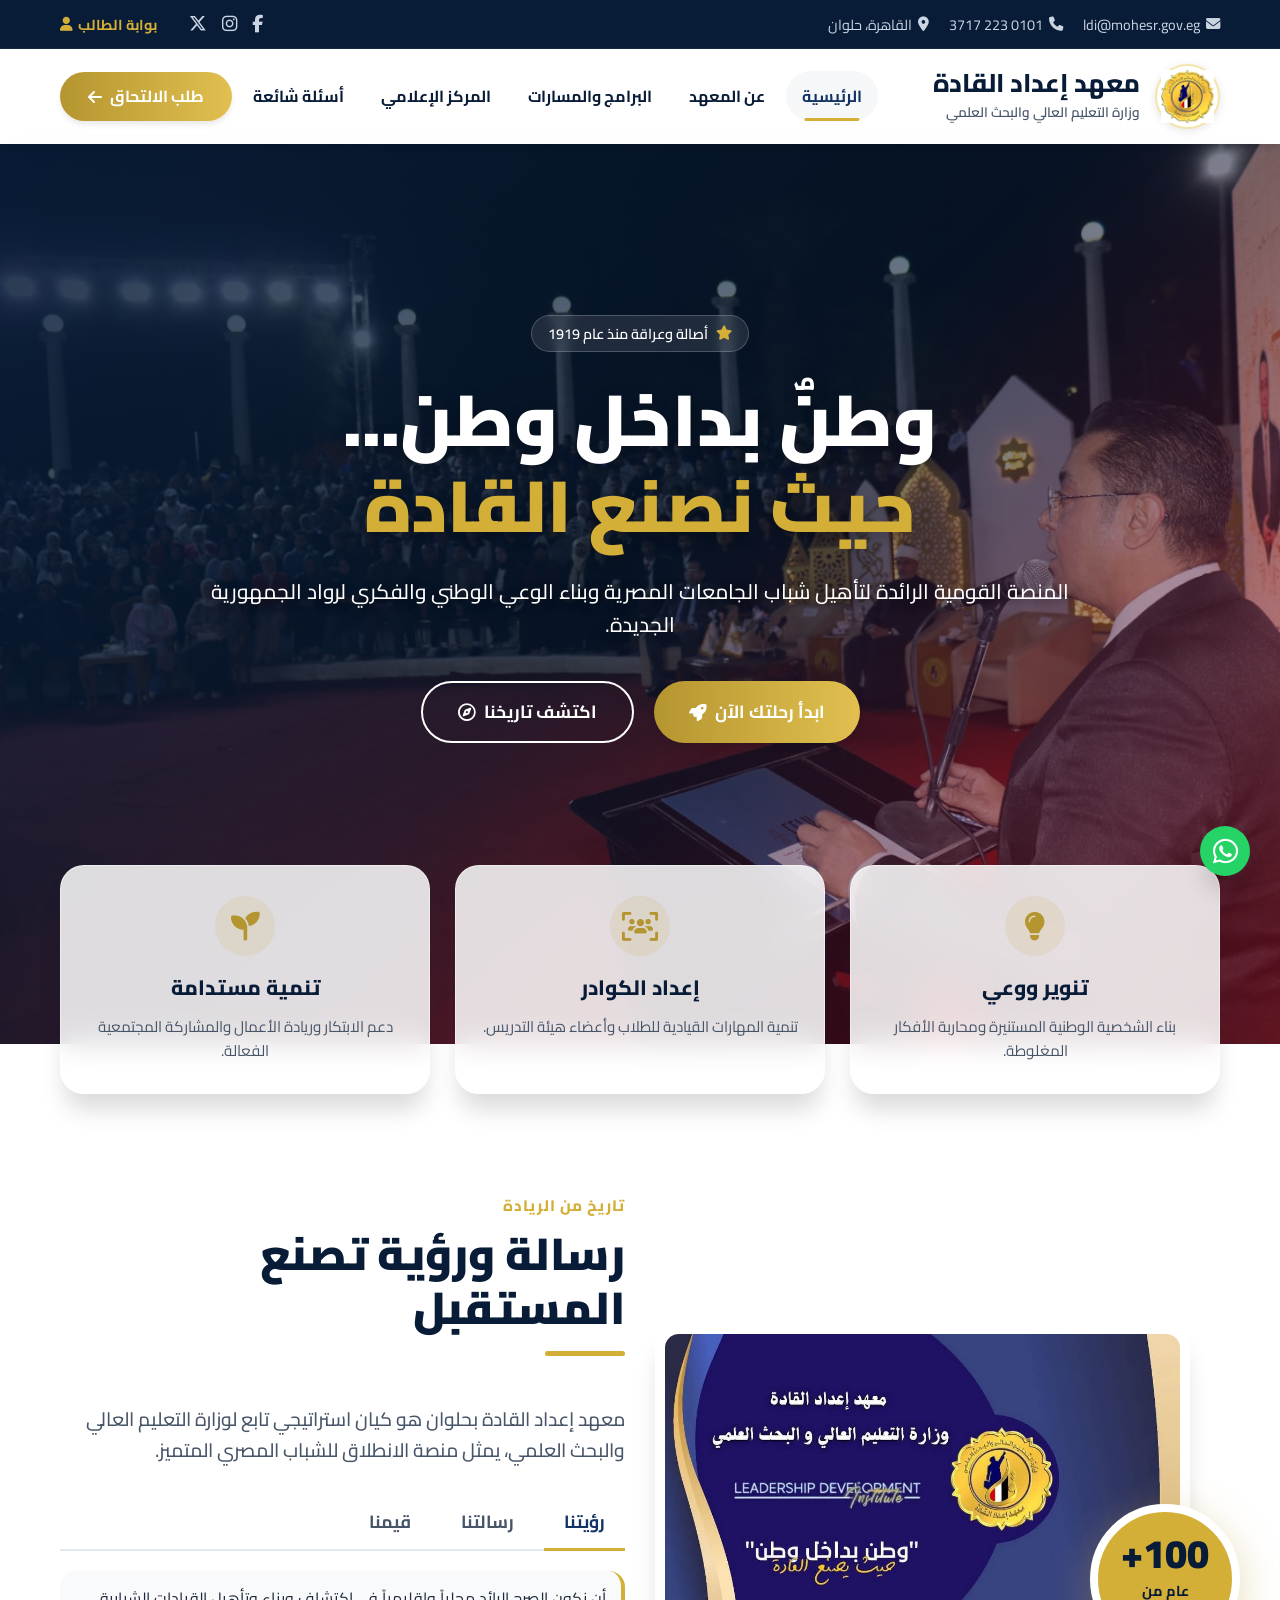
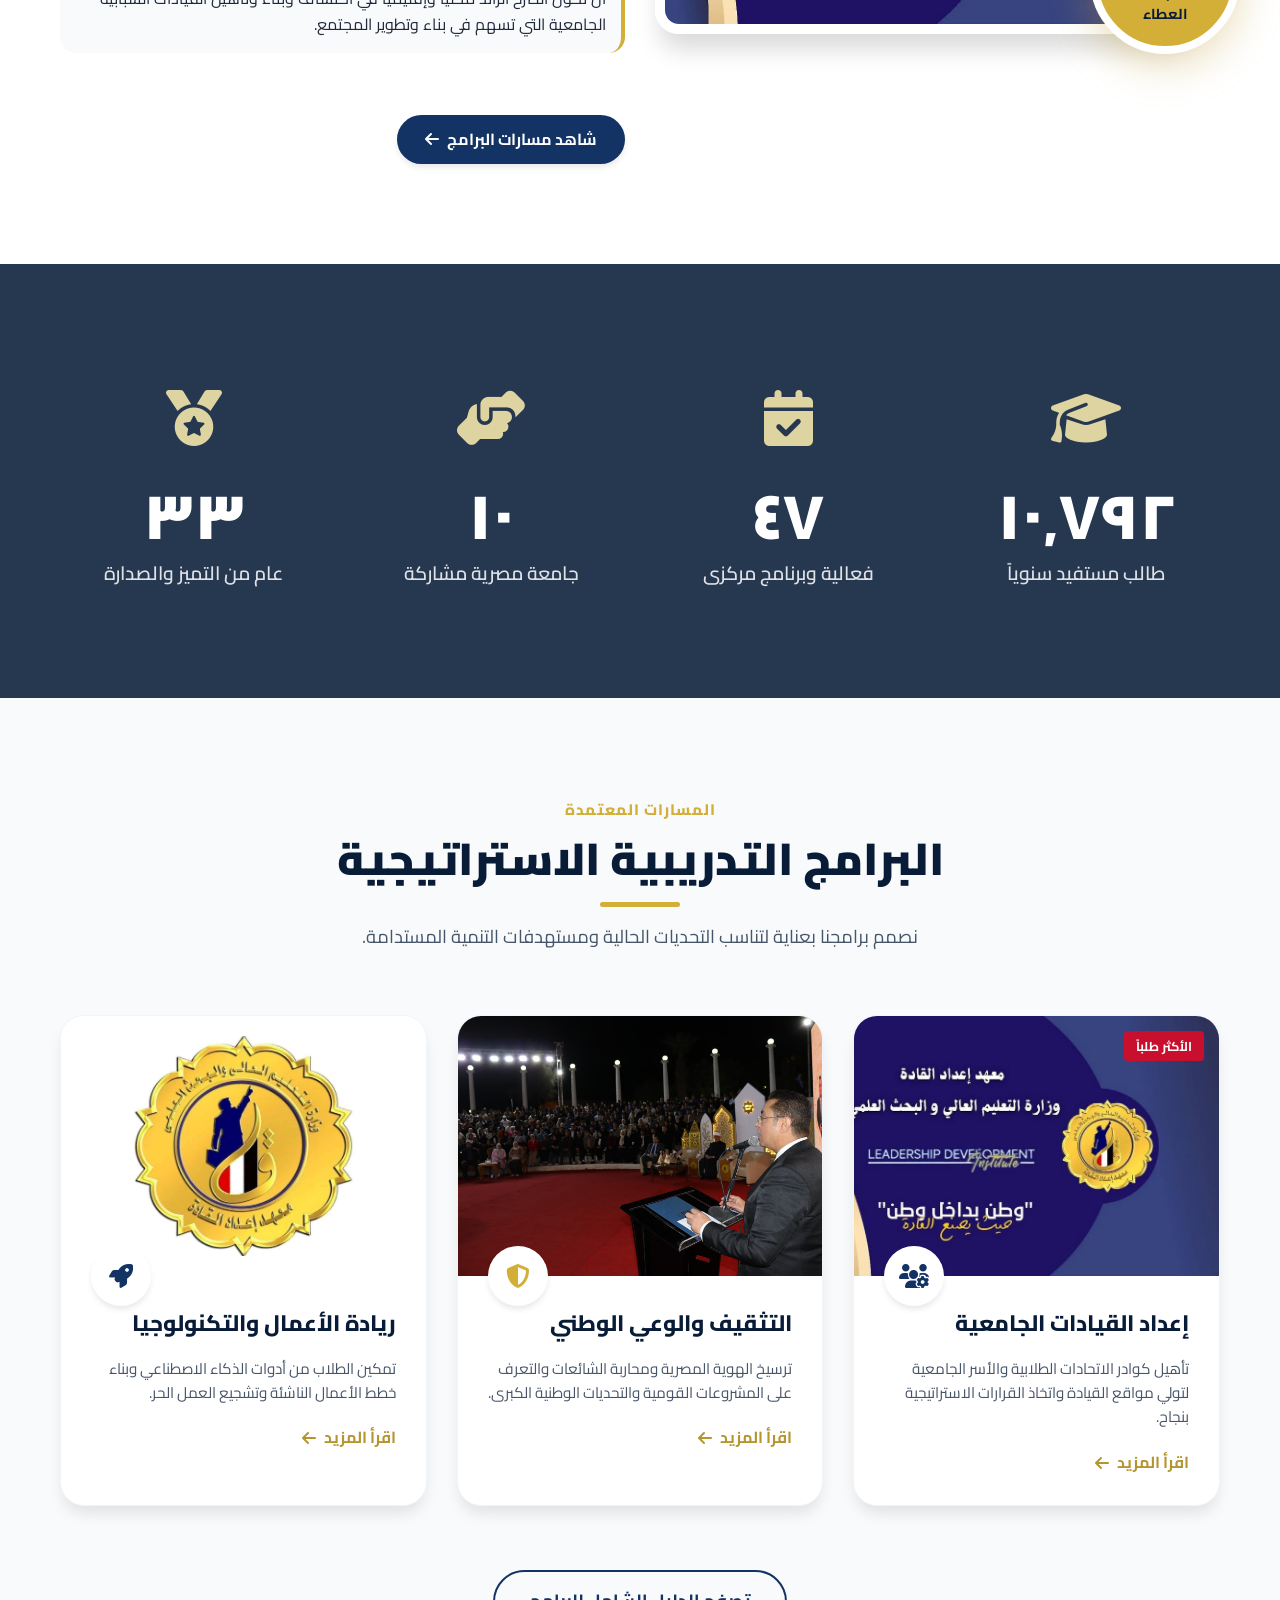
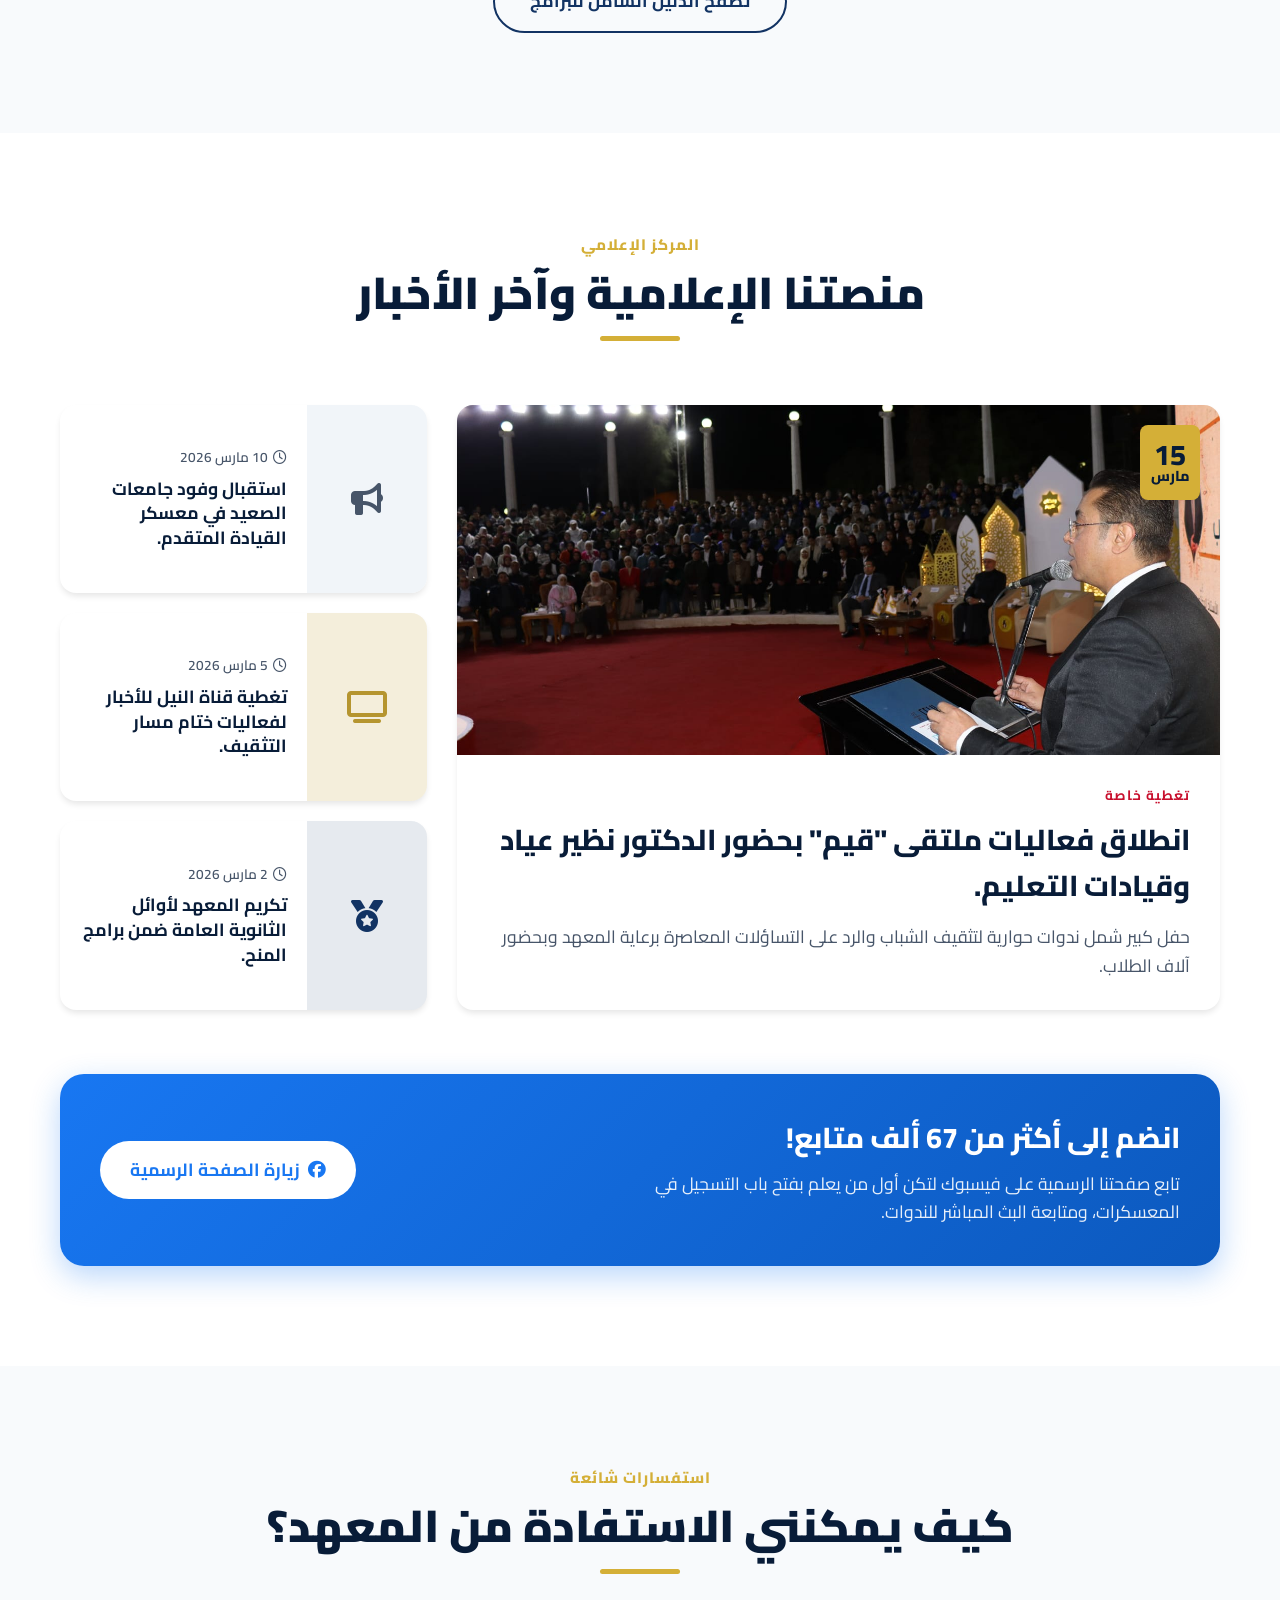
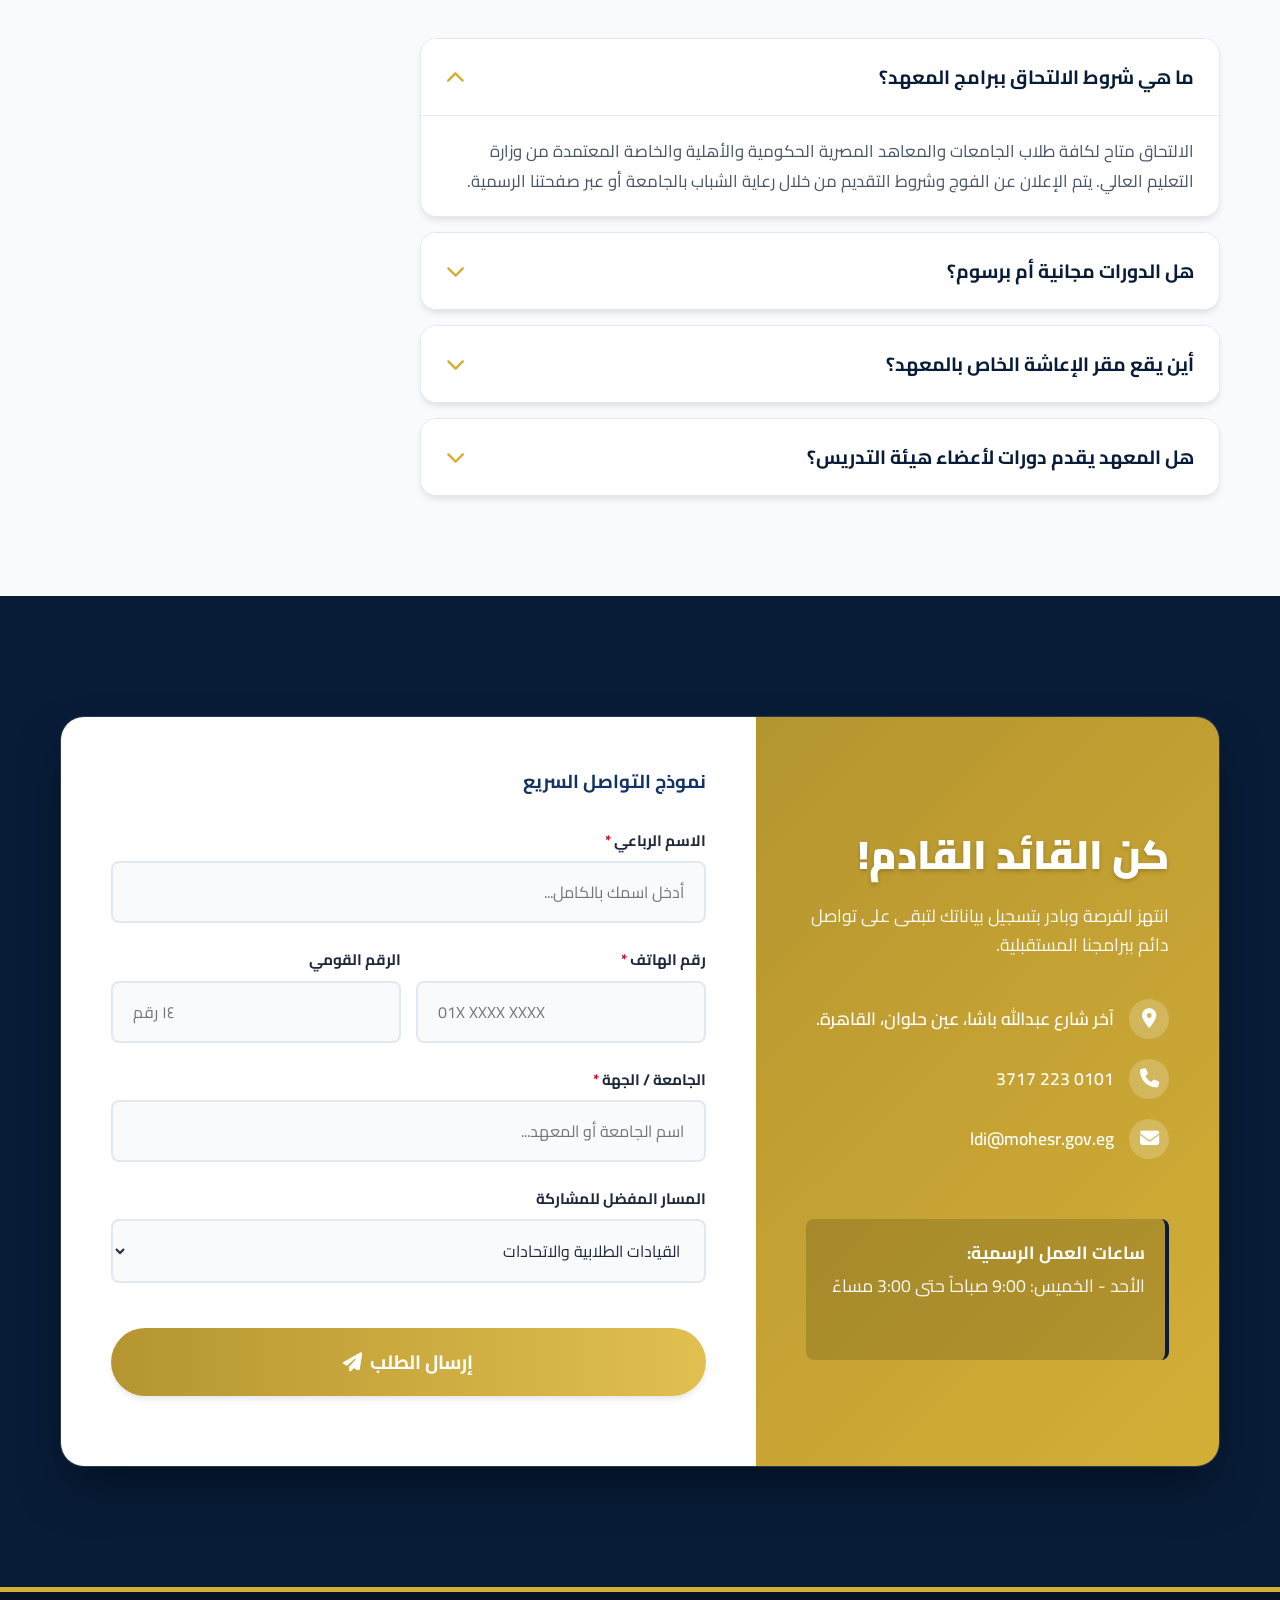
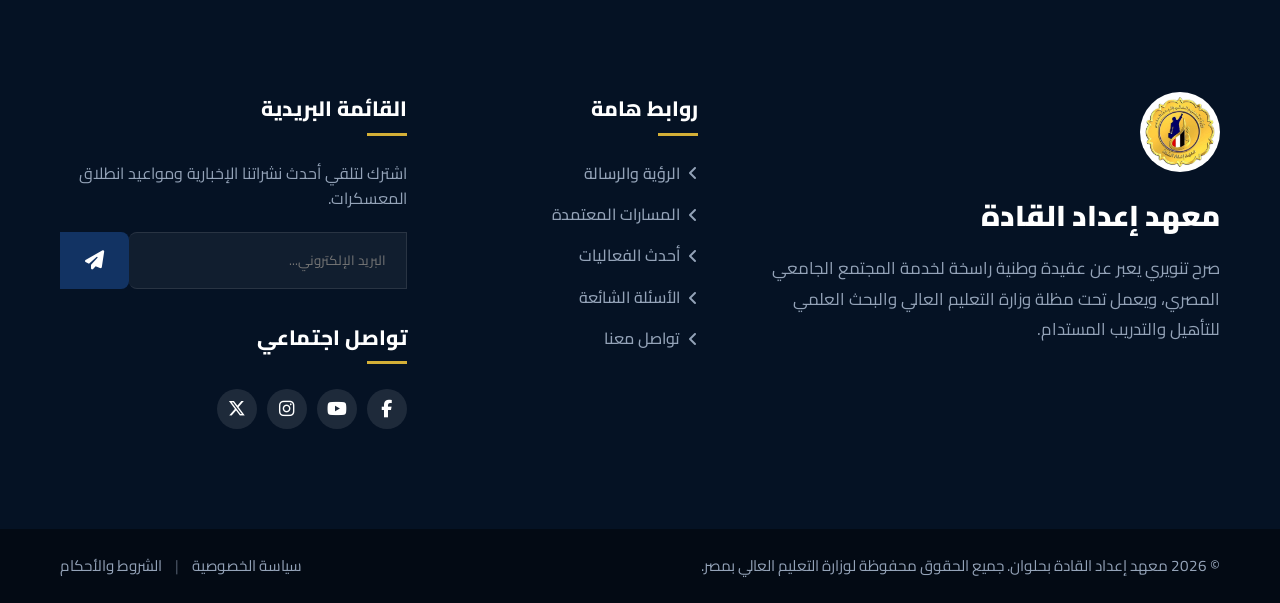
==== commit e8454ae6: "Fix structure, paths, README with screenshots - تنظيم المشروع Made-with: Cursor" ====
--- a/index.html
+++ b/index.html
@@ -16,7 +16,7 @@
     <meta property="og:type" content="website">
     <meta property="og:title" content="معهد إعداد القادة بحلوان | الصفحة الرسمية">
     <meta property="og:description" content="منذ عام 1919، نعمل على إعداد وتأهيل الكوادر القيادية الشبابية. وطن بداخل وطن!">
-    <meta property="og:image" content="505221281_1123703293119814_6353775349319739880_n.jpg">
+    <meta property="og:image" content="assets/images/logo.jpg">
     <meta name="twitter:card" content="summary_large_image">
 
     <!-- ===== Performance Connects ===== -->
@@ -39,7 +39,7 @@
     <!-- Page Loader -->
     <div class="loader-wrapper" id="loader">
         <div class="loader-content">
-            <img src="505221281_1123703293119814_6353775349319739880_n.jpg" alt="شعار المعهد" class="loader-logo">
+            <img src="assets/images/logo.jpg" alt="شعار المعهد" class="loader-logo">
             <div class="loader-spinner"></div>
         </div>
     </div>
@@ -68,7 +68,7 @@
         <div class="container navbar">
             <a href="#" class="logo-link">
                 <div class="logo-img-wrapper">
-                    <img src="505221281_1123703293119814_6353775349319739880_n.jpg" alt="معهد إعداد القادة" class="main-logo-img">
+                    <img src="assets/images/logo.jpg" alt="معهد إعداد القادة" class="main-logo-img">
                 </div>
                 <div class="logo-text-block">
                     <h1 class="logo-title">معهد إعداد القادة</h1>
@@ -95,7 +95,7 @@
 
     <!-- Hero Section -->
     <section id="hero" class="hero-section">
-        <img src="648218689_1340881221402019_8234485543795241975_n.jpg" alt="مؤتمر معهد إعداد القادة" class="hero-bg-img" fetchpriority="high">
+        <img src="assets/images/hero.jpg" alt="مؤتمر معهد إعداد القادة" class="hero-bg-img" fetchpriority="high">
         <div class="hero-overlay"></div>
         <div class="hero-particles" id="particles-js"></div> <!-- Optional JS particle effect -->
 
@@ -136,7 +136,7 @@
             <div class="grid layout-2-col align-center">
                 <div class="about-images reveal-right">
                     <div class="img-wrapper main-img">
-                        <img src="653706505_1351556853667789_664686444281770746_n.jpg" alt="طلاب المعهد" loading="lazy">
+                        <img src="assets/images/students.jpg" alt="طلاب المعهد" loading="lazy">
                         <div class="experience-badge">
                             <span class="exp-num">100+</span>
                             <span class="exp-text">عام من العطاء</span>
@@ -179,7 +179,7 @@
     </section>
 
     <!-- Statistics Section (Parallax) -->
-    <section class="stats-section bg-dark-overlay" style="background-image: url('648218689_1340881221402019_8234485543795241975_n.jpg');">
+    <section class="stats-section bg-dark-overlay" style="background-image: url('assets/images/hero.jpg');">
         <div class="container">
             <div class="grid layout-4-col">
                 <div class="stat-box reveal-up">
@@ -219,7 +219,7 @@
                 <!-- Program 1 -->
                 <div class="program-card reveal-up">
                     <div class="pc-img">
-                        <img src="653706505_1351556853667789_664686444281770746_n.jpg" alt="برنامج القيادة">
+                        <img src="assets/images/students.jpg" alt="برنامج القيادة">
                         <div class="pc-badge">الأكثر طلباً</div>
                     </div>
                     <div class="pc-content">
@@ -233,7 +233,7 @@
                 <!-- Program 2 -->
                 <div class="program-card reveal-up delay-1">
                     <div class="pc-img">
-                        <img src="648218689_1340881221402019_8234485543795241975_n.jpg" alt="برنامج التوعية">
+                        <img src="assets/images/hero.jpg" alt="برنامج التوعية">
                     </div>
                     <div class="pc-content">
                         <i class="fa-solid fa-shield-halved pc-icon text-gold"></i>
@@ -246,7 +246,7 @@
                 <!-- Program 3 -->
                 <div class="program-card reveal-up delay-2">
                     <div class="pc-img">
-                        <img src="505221281_1123703293119814_6353775349319739880_n.jpg" alt="شعار المعهد" style="object-fit:contain; padding:20px;">
+                        <img src="assets/images/logo.jpg" alt="شعار المعهد" style="object-fit:contain; padding:20px;">
                     </div>
                     <div class="pc-content">
                         <i class="fa-solid fa-rocket pc-icon text-primary"></i>
@@ -275,7 +275,7 @@
                 <!-- Feature News -->
                 <article class="news-item featured reveal-up">
                     <div class="news-img-holder">
-                        <img src="648218689_1340881221402019_8234485543795241975_n.jpg" alt="ملتقى قيم">
+                        <img src="assets/images/hero.jpg" alt="ملتقى قيم">
                         <span class="news-date"><span class="day">15</span><span class="month">مارس</span></span>
                     </div>
                     <div class="news-info">
@@ -448,7 +448,7 @@
         <div class="footer-top padding-y">
             <div class="container grid layout-footer">
                 <div class="footer-brand">
-                    <img src="505221281_1123703293119814_6353775349319739880_n.jpg" alt="شعار المعهد" class="footer-logo-img">
+                    <img src="assets/images/logo.jpg" alt="شعار المعهد" class="footer-logo-img">
                     <h3>معهد إعداد القادة</h3>
                     <p>صرح تنويري يعبر عن عقيدة وطنية راسخة لخدمة المجتمع الجامعي المصري، ويعمل تحت مظلة وزارة التعليم العالي والبحث العلمي للتأهيل والتدريب المستدام.</p>
                 </div>
